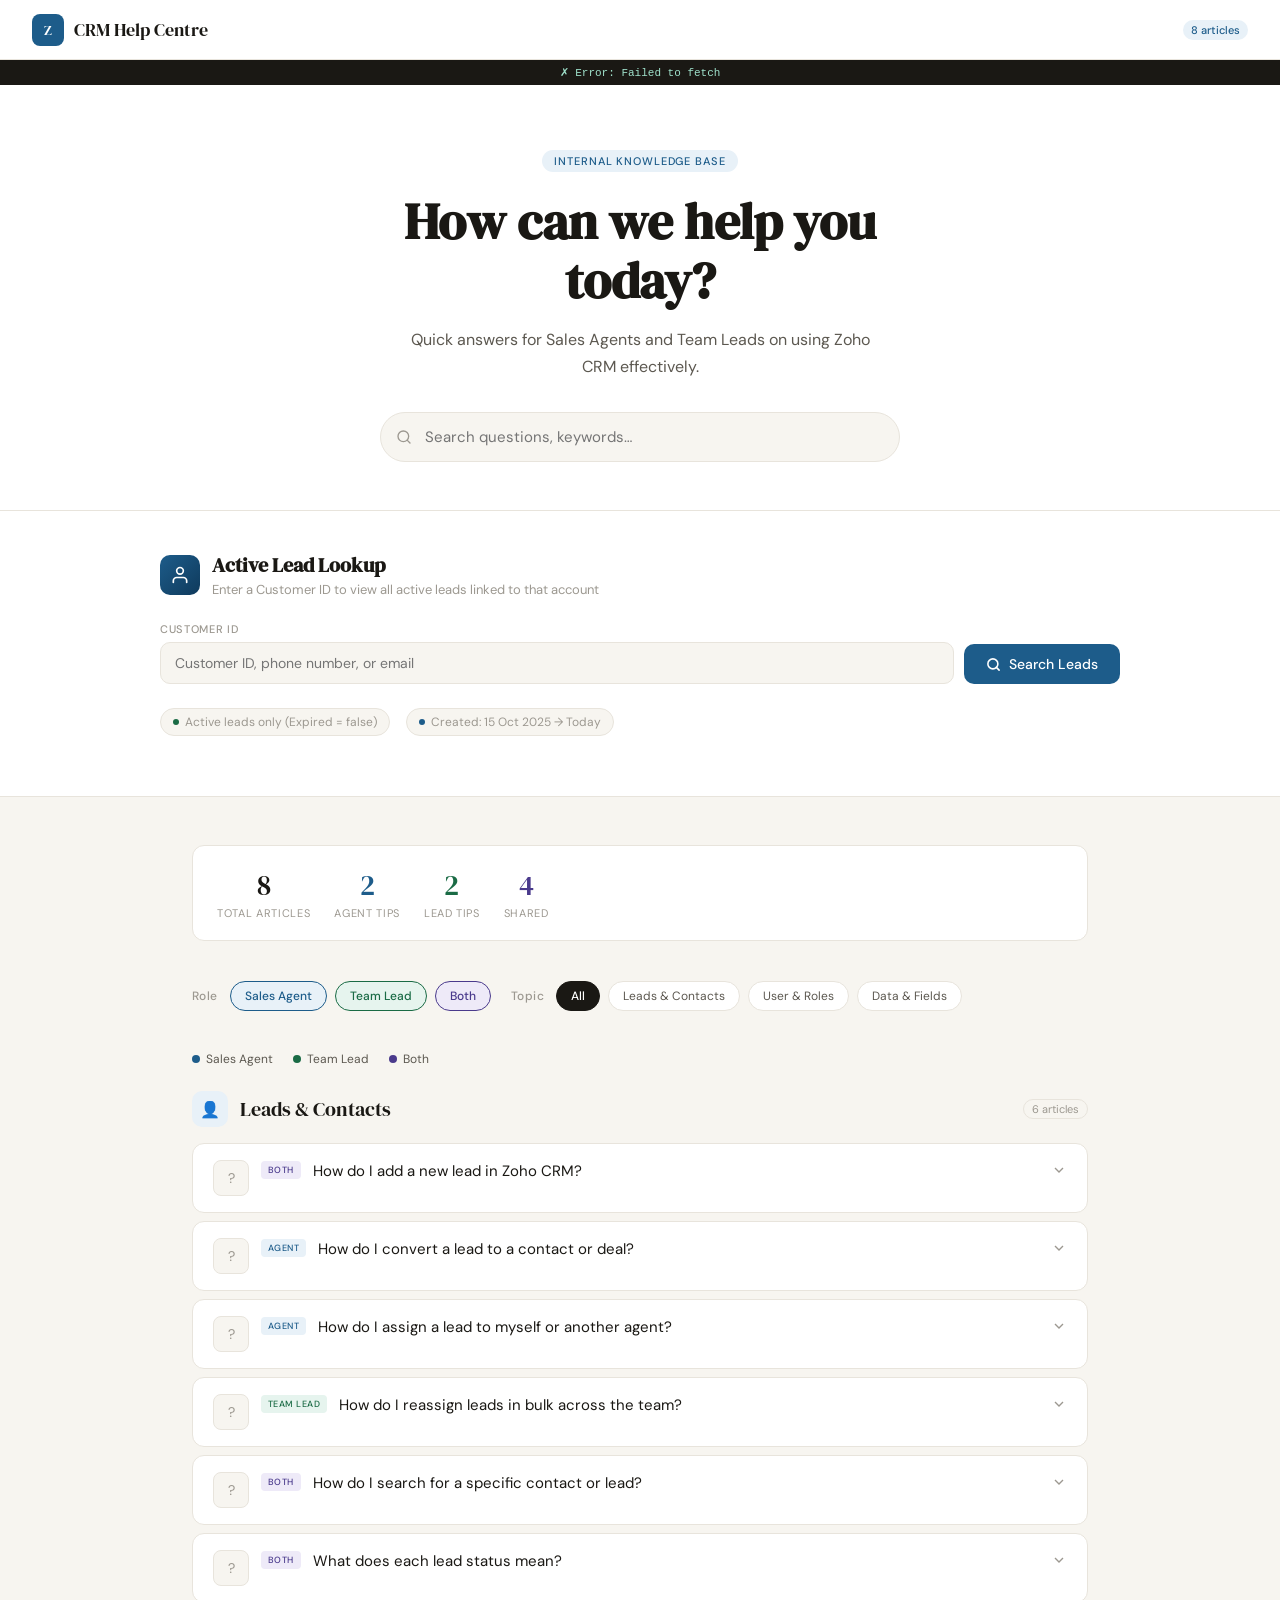
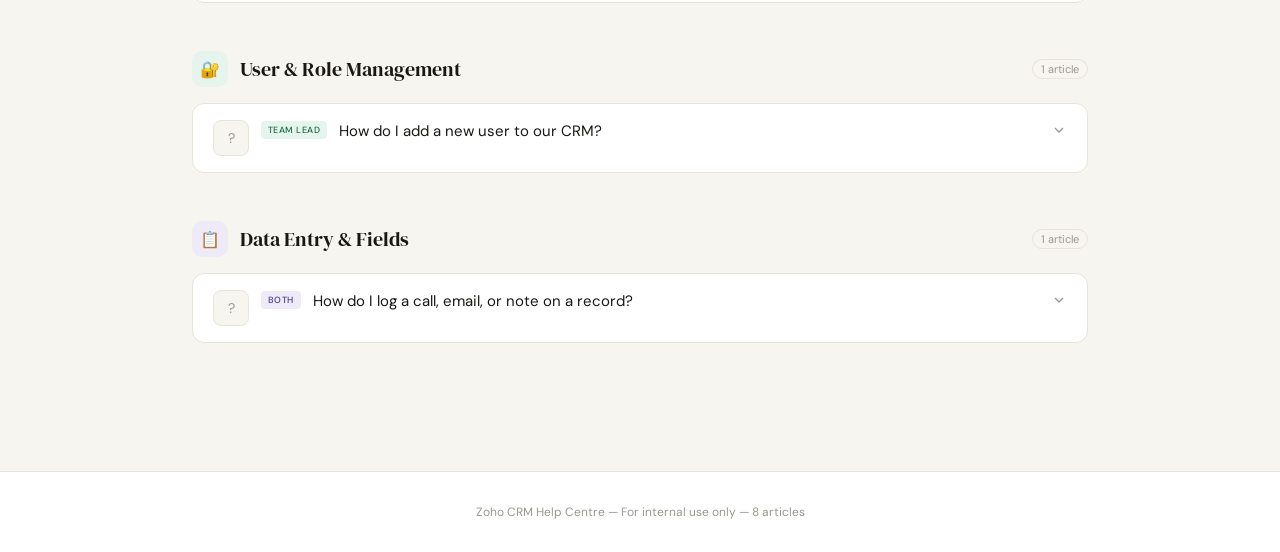
==== index.html @ 32189e8f "Update index.html" ====
<!DOCTYPE html>
<html lang="en">
<head>
<meta charset="UTF-8">
<meta name="viewport" content="width=device-width, initial-scale=1.0">
<title>Zoho CRM Help Centre</title>
<link href="https://fonts.googleapis.com/css2?family=DM+Serif+Display:ital@0;1&family=DM+Sans:wght@300;400;500&display=swap" rel="stylesheet">
<style>
  :root {
    --bg: #F7F5F0;
    --surface: #FFFFFF;
    --ink: #1A1814;
    --ink2: #5C5850;
    --ink3: #9C9890;
    --accent: #1D5C8A;
    --accent-light: #E8F1F8;
    --green: #1A6B45;
    --green-light: #E6F4EE;
    --purple: #4A3A8C;
    --purple-light: #EEEAF8;
    --border: #E8E4DC;
    --radius: 12px;
  }
  * { box-sizing: border-box; margin: 0; padding: 0; }
  body {
    font-family: 'DM Sans', sans-serif;
    background: var(--bg);
    color: var(--ink);
    min-height: 100vh;
  }

  /* NAV */
  nav {
    background: var(--surface);
    border-bottom: 1px solid var(--border);
    padding: 0 2rem;
    display: flex;
    align-items: center;
    justify-content: space-between;
    height: 60px;
    position: sticky;
    top: 0;
    z-index: 100;
  }
  .nav-brand {
    display: flex;
    align-items: center;
    gap: 10px;
    font-family: 'DM Serif Display', serif;
    font-size: 18px;
    color: var(--ink);
    text-decoration: none;
  }
  .nav-logo {
    width: 32px; height: 32px;
    background: var(--accent);
    border-radius: 8px;
    display: flex; align-items: center; justify-content: center;
    color: white; font-size: 14px; font-weight: 500;
  }
  .nav-badge {
    font-size: 11px; font-family: 'DM Sans', sans-serif;
    background: var(--accent-light); color: var(--accent);
    padding: 3px 8px; border-radius: 20px; font-weight: 500;
  }

  /* HERO */
  .hero {
    background: var(--surface);
    border-bottom: 1px solid var(--border);
    padding: 4rem 2rem 3rem;
    text-align: center;
  }
  .hero-tag {
    display: inline-block;
    font-size: 11px; font-weight: 500; letter-spacing: 0.08em;
    text-transform: uppercase; color: var(--accent);
    background: var(--accent-light);
    padding: 4px 12px; border-radius: 20px; margin-bottom: 1.25rem;
  }
  .hero h1 {
    font-family: 'DM Serif Display', serif;
    font-size: clamp(2rem, 5vw, 3.2rem);
    line-height: 1.15;
    color: var(--ink);
    margin-bottom: 1rem;
    max-width: 600px;
    margin-left: auto; margin-right: auto;
  }
  .hero p {
    font-size: 16px; color: var(--ink2);
    max-width: 480px; margin: 0 auto 2rem;
    line-height: 1.7;
  }
  .search-wrap {
    max-width: 520px;
    margin: 0 auto;
    position: relative;
  }
  .search-wrap svg {
    position: absolute; left: 16px; top: 50%;
    transform: translateY(-50%);
    color: var(--ink3);
  }
  #search {
    width: 100%;
    padding: 14px 16px 14px 44px;
    font-size: 15px;
    font-family: 'DM Sans', sans-serif;
    border: 1.5px solid var(--border);
    border-radius: 50px;
    background: var(--bg);
    color: var(--ink);
    outline: none;
    transition: border-color 0.2s, box-shadow 0.2s;
  }
  #search:focus {
    border-color: var(--accent);
    box-shadow: 0 0 0 3px rgba(29,92,138,0.1);
  }

  /* MAIN LAYOUT */
  .main {
    max-width: 960px;
    margin: 0 auto;
    padding: 3rem 2rem;
  }

  /* FILTERS */
  .filters-row {
    display: flex;
    flex-wrap: wrap;
    gap: 8px;
    margin-bottom: 2.5rem;
  }
  .filter-label {
    font-size: 12px; color: var(--ink3);
    align-self: center; margin-right: 4px;
    font-weight: 500; letter-spacing: 0.04em;
  }
  .chip {
    padding: 6px 14px;
    font-size: 12px; font-family: 'DM Sans', sans-serif;
    border: 1.5px solid var(--border);
    border-radius: 20px; cursor: pointer;
    background: var(--surface); color: var(--ink2);
    transition: all 0.15s; font-weight: 400;
    user-select: none;
  }
  .chip:hover { border-color: var(--ink3); }
  .chip.active-agent { background: var(--accent-light); color: var(--accent); border-color: var(--accent); font-weight: 500; }
  .chip.active-lead { background: var(--green-light); color: var(--green); border-color: var(--green); font-weight: 500; }
  .chip.active-both { background: var(--purple-light); color: var(--purple); border-color: var(--purple); font-weight: 500; }
  .chip.active-topic { background: var(--ink); color: white; border-color: var(--ink); font-weight: 500; }

  /* SECTION */
  .section { margin-bottom: 3rem; }
  .section-header {
    display: flex; align-items: center; gap: 12px;
    margin-bottom: 1rem;
  }
  .section-icon {
    width: 36px; height: 36px; border-radius: 10px;
    display: flex; align-items: center; justify-content: center;
    font-size: 16px; flex-shrink: 0;
  }
  .section-title {
    font-family: 'DM Serif Display', serif;
    font-size: 20px; color: var(--ink);
  }
  .section-count {
    font-size: 11px; color: var(--ink3);
    background: var(--bg); border: 1px solid var(--border);
    padding: 2px 8px; border-radius: 20px; margin-left: auto;
  }

  /* FAQ CARD */
  .faq-card {
    background: var(--surface);
    border: 1px solid var(--border);
    border-radius: var(--radius);
    margin-bottom: 8px;
    overflow: hidden;
    transition: box-shadow 0.2s;
  }
  .faq-card:hover { box-shadow: 0 2px 12px rgba(0,0,0,0.06); }
  .faq-q {
    display: flex; align-items: flex-start; gap: 12px;
    padding: 16px 20px; cursor: pointer;
  }
  .role-badge {
    flex-shrink: 0; margin-top: 1px;
    font-size: 9px; font-weight: 500; letter-spacing: 0.05em;
    padding: 3px 7px; border-radius: 4px; text-transform: uppercase;
  }
  .badge-agent { background: var(--accent-light); color: var(--accent); }
  .badge-lead { background: var(--green-light); color: var(--green); }
  .badge-both { background: var(--purple-light); color: var(--purple); }
  .faq-photo {
    width: 36px; height: 36px; border-radius: 8px;
    object-fit: cover; flex-shrink: 0; border: 1px solid var(--border);
  }
  .faq-photo-placeholder {
    width: 36px; height: 36px; border-radius: 8px;
    background: var(--bg); border: 1px solid var(--border);
    flex-shrink: 0; display: flex; align-items: center;
    justify-content: center; color: var(--ink3); font-size: 14px;
  }
  .faq-q-text {
    flex: 1;
    font-size: 15px; color: var(--ink); line-height: 1.5;
  }
  .faq-chevron {
    flex-shrink: 0; color: var(--ink3);
    transition: transform 0.25s; margin-top: 2px;
  }
  .faq-chevron.open { transform: rotate(180deg); }
  .faq-a {
    display: none;
    padding: 0 20px 18px 20px;
    border-top: 1px solid var(--border);
  }
  .faq-a.open { display: block; }
  .faq-a-inner {
    padding-top: 14px;
    font-size: 14px; color: var(--ink2); line-height: 1.8;
  }
  .faq-a-inner p { margin-bottom: 8px; }
  .faq-a-inner ul { margin: 8px 0 8px 18px; }
  .faq-a-inner li { margin-bottom: 6px; }
  .faq-a-inner code {
    font-family: monospace; font-size: 12px;
    background: var(--bg); padding: 1px 5px;
    border-radius: 4px; color: var(--ink);
    border: 1px solid var(--border);
  }
  .tip {
    margin-top: 12px; padding: 10px 14px;
    background: var(--accent-light);
    border-left: 3px solid var(--accent);
    border-radius: 0 8px 8px 0;
    font-size: 13px; color: var(--accent);
  }
  .faq-img-wrap {
    margin-top: 12px; border-radius: 8px; overflow: hidden;
    border: 1px solid var(--border);
  }
  .faq-img-wrap img {
    width: 100%; display: block;
    max-height: 260px; object-fit: cover;
  }

  /* NO RESULTS */
  .no-results {
    text-align: center; padding: 4rem 2rem;
    color: var(--ink3);
  }
  .no-results svg { margin-bottom: 1rem; opacity: 0.4; }
  .no-results p { font-size: 15px; }

  /* STATS BAR */
  .stats-bar {
    display: flex; gap: 1.5rem; flex-wrap: wrap;
    background: var(--surface);
    border: 1px solid var(--border);
    border-radius: var(--radius);
    padding: 1.25rem 1.5rem;
    margin-bottom: 2.5rem;
  }
  .stat { text-align: center; }
  .stat-num { font-family: 'DM Serif Display', serif; font-size: 28px; color: var(--ink); }
  .stat-label { font-size: 11px; color: var(--ink3); margin-top: 2px; text-transform: uppercase; letter-spacing: 0.06em; }

  /* LEGEND */
  .legend {
    display: flex; gap: 1.25rem; flex-wrap: wrap;
    margin-bottom: 1.5rem;
  }
  .legend-item { display: flex; align-items: center; gap: 6px; font-size: 12px; color: var(--ink2); }
  .legend-dot { width: 8px; height: 8px; border-radius: 50%; }

  footer {
    text-align: center; padding: 2rem;
    font-size: 12px; color: var(--ink3);
    border-top: 1px solid var(--border);
    background: var(--surface);
    margin-top: 2rem;
  }

  /* ── LEAD LOOKUP SECTION ── */
  .lookup-section {
    background: var(--surface);
    border-bottom: 1px solid var(--border);
    padding: 2.5rem 2rem;
  }
  .lookup-inner {
    max-width: 960px;
    margin: 0 auto;
  }
  .lookup-header {
    display: flex; align-items: center; gap: 12px;
    margin-bottom: 1.5rem;
  }
  .lookup-icon {
    width: 40px; height: 40px; border-radius: 10px;
    background: linear-gradient(135deg, #1D5C8A 0%, #0f3a5c 100%);
    display: flex; align-items: center; justify-content: center;
    flex-shrink: 0;
  }
  .lookup-header h2 {
    font-family: 'DM Serif Display', serif;
    font-size: 20px; color: var(--ink);
  }
  .lookup-header p {
    font-size: 13px; color: var(--ink3); margin-top: 2px;
  }
  .lookup-form {
    display: flex; gap: 10px; flex-wrap: wrap;
    align-items: flex-end; margin-bottom: 1.5rem;
  }
  .lookup-field {
    display: flex; flex-direction: column; gap: 6px;
    flex: 1; min-width: 200px;
  }
  .lookup-field label {
    font-size: 11px; font-weight: 500; color: var(--ink3);
    text-transform: uppercase; letter-spacing: 0.06em;
  }
  .lookup-input {
    padding: 11px 14px; font-size: 14px;
    font-family: 'DM Sans', sans-serif;
    border: 1.5px solid var(--border); border-radius: 10px;
    background: var(--bg); color: var(--ink); outline: none;
    transition: border-color 0.2s, box-shadow 0.2s;
  }
  .lookup-input:focus {
    border-color: var(--accent);
    box-shadow: 0 0 0 3px rgba(29,92,138,0.08);
  }
  .lookup-btn {
    padding: 11px 22px; background: var(--accent);
    color: white; border: none; border-radius: 10px;
    font-size: 14px; font-family: 'DM Sans', sans-serif;
    font-weight: 500; cursor: pointer;
    transition: opacity 0.15s, transform 0.1s;
    display: flex; align-items: center; gap: 8px;
    white-space: nowrap; align-self: flex-end;
  }
  .lookup-btn:hover { opacity: 0.88; }
  .lookup-btn:active { transform: scale(0.98); }
  .lookup-btn:disabled { opacity: 0.5; cursor: not-allowed; }
  .lookup-filter-row {
    display: flex; align-items: center; gap: 16px;
    margin-bottom: 1.25rem; flex-wrap: wrap;
  }
  .filter-info {
    font-size: 12px; color: var(--ink3);
    background: var(--bg); border: 1px solid var(--border);
    padding: 5px 12px; border-radius: 20px;
    display: flex; align-items: center; gap: 6px;
  }
  .filter-dot { width: 6px; height: 6px; border-radius: 50%; background: var(--green); }

  /* LEAD RESULTS */
  .lead-results { margin-top: 0.5rem; }
  .lead-results-header {
    display: flex; align-items: center; justify-content: space-between;
    margin-bottom: 1rem;
  }
  .results-title {
    font-size: 14px; font-weight: 500; color: var(--ink);
  }
  .results-count {
    font-size: 12px; color: var(--ink3);
    background: var(--bg); border: 1px solid var(--border);
    padding: 3px 10px; border-radius: 20px;
  }
  .lead-grid {
    display: grid;
    grid-template-columns: repeat(auto-fill, minmax(280px, 1fr));
    gap: 12px;
  }
  .lead-card {
    background: var(--bg);
    border: 1px solid var(--border);
    border-radius: var(--radius);
    padding: 1rem 1.125rem;
    transition: box-shadow 0.2s, border-color 0.2s;
    position: relative; overflow: hidden;
  }
  .lead-card::before {
    content: ''; position: absolute; left: 0; top: 0; bottom: 0;
    width: 3px; background: var(--accent);
    border-radius: 3px 0 0 3px;
  }
  .lead-card:hover {
    border-color: var(--accent);
    box-shadow: 0 2px 12px rgba(29,92,138,0.08);
  }
  .lead-card-top {
    display: flex; align-items: flex-start;
    justify-content: space-between; gap: 8px; margin-bottom: 10px;
  }
  .lead-name {
    font-size: 14px; font-weight: 500; color: var(--ink); line-height: 1.4;
  }
  .lead-company { font-size: 12px; color: var(--ink3); margin-top: 2px; }
  .lead-status-pill {
    flex-shrink: 0; font-size: 10px; font-weight: 500;
    padding: 3px 9px; border-radius: 20px; text-transform: uppercase;
    letter-spacing: 0.04em; white-space: nowrap;
  }
  .status-new { background: var(--accent-light); color: var(--accent); }
  .status-connected { background: var(--green-light); color: var(--green); }
  .status-attempted { background: #FEF3E2; color: #92510A; }
  .status-other { background: var(--bg); color: var(--ink3); border: 1px solid var(--border); }
  .lead-meta {
    display: grid; grid-template-columns: 1fr 1fr; gap: 6px;
    margin-top: 10px; padding-top: 10px;
    border-top: 1px solid var(--border);
  }
  .lead-meta-item { display: flex; flex-direction: column; gap: 2px; }
  .meta-label { font-size: 10px; color: var(--ink3); text-transform: uppercase; letter-spacing: 0.05em; }
  .meta-value { font-size: 12px; color: var(--ink2); }
  .meta-value.highlight { color: var(--accent); font-weight: 500; }

  /* LOOKUP STATES */
  .lookup-loading {
    text-align: center; padding: 2.5rem;
    color: var(--ink3); font-size: 14px;
  }
  .spinner {
    width: 28px; height: 28px; border: 2.5px solid var(--border);
    border-top-color: var(--accent); border-radius: 50%;
    animation: spin 0.7s linear infinite;
    margin: 0 auto 1rem;
  }
  @keyframes spin { to { transform: rotate(360deg); } }
  .lookup-empty {
    text-align: center; padding: 2.5rem;
    color: var(--ink3); font-size: 14px;
  }
  .lookup-empty svg { opacity: 0.3; margin-bottom: 10px; display: block; margin-left: auto; margin-right: auto; }
  .lookup-error {
    background: #FEF2F2; border: 1px solid #FECACA;
    border-radius: 10px; padding: 1rem 1.25rem;
    color: #991B1B; font-size: 13px; display: flex; gap: 10px; align-items: flex-start;
  }
  /* token setup wrap removed — managed via Supabase */

  @media (max-width: 600px) {
    .hero { padding: 2.5rem 1rem 2rem; }
    .main { padding: 2rem 1rem; }
    nav { padding: 0 1rem; }
    .lookup-section { padding: 2rem 1rem; }
    .lead-grid { grid-template-columns: 1fr; }
    .lookup-form { flex-direction: column; }
    .lookup-btn { width: 100%; justify-content: center; }
  }
</style>
</head>
<body>

<nav>
  <a class="nav-brand" href="#">
    <div class="nav-logo">Z</div>
    CRM Help Centre
  </a>
  <span class="nav-badge" id="faq-count-badge">19 articles</span>
</nav>

<div id="sb-debug" style="background:#1A1814;color:#9FE1CB;font-family:monospace;font-size:11px;padding:6px 16px;text-align:center;position:sticky;top:60px;z-index:99">Connecting to Supabase…</div>

<div class="hero">
  <div class="hero-tag">Internal Knowledge Base</div>
  <h1>How can we help you today?</h1>
  <p>Quick answers for Sales Agents and Team Leads on using Zoho CRM effectively.</p>
  <div class="search-wrap">
    <svg width="16" height="16" viewBox="0 0 24 24" fill="none" stroke="currentColor" stroke-width="2" stroke-linecap="round" stroke-linejoin="round"><circle cx="11" cy="11" r="8"/><path d="m21 21-4.35-4.35"/></svg>
    <input id="search" type="text" placeholder="Search questions, keywords…" oninput="filterFAQ()">
  </div>
</div>

<!-- ── LEAD LOOKUP SECTION ── -->
<div class="lookup-section">
  <div class="lookup-inner">

    <div class="lookup-header">
      <div class="lookup-icon">
        <svg width="20" height="20" viewBox="0 0 24 24" fill="none" stroke="white" stroke-width="2" stroke-linecap="round" stroke-linejoin="round"><path d="M20 21v-2a4 4 0 0 0-4-4H8a4 4 0 0 0-4 4v2"/><circle cx="12" cy="7" r="4"/></svg>
      </div>
      <div>
        <h2>Active Lead Lookup</h2>
        <p>Enter a Customer ID to view all active leads linked to that account</p>
      </div>
    </div>

    <!-- Token setup (only shown if no token saved) -->
    <div id="token-setup-wrap" style="display:none"></div>

    <div class="lookup-form">
      <div class="lookup-field">
        <label>Customer ID</label>
        <input class="lookup-input" id="customer-id-input" type="text" placeholder="Customer ID, phone number, or email" maxlength="100"
        onkeydown="if(event.key==='Enter')lookupLeads()">
      </div>
      <button class="lookup-btn" id="lookup-btn" onclick="lookupLeads()">
        <svg width="15" height="15" viewBox="0 0 24 24" fill="none" stroke="currentColor" stroke-width="2.5" stroke-linecap="round" stroke-linejoin="round"><circle cx="11" cy="11" r="8"/><path d="m21 21-4.35-4.35"/></svg>
        Search Leads
      </button>
    </div>

    <div class="lookup-filter-row">
      <div class="filter-info">
        <div class="filter-dot"></div>
        Active leads only (Expired = false)
      </div>
      <div class="filter-info">
        <div class="filter-dot" style="background:var(--accent)"></div>
        Created: 15 Oct 2025 → Today
      </div>
    </div>

    <div id="lead-results-wrap"></div>

  </div>
</div>

<div class="main">

  <div class="stats-bar" id="stats-bar"></div>

  <div class="filters-row">
    <span class="filter-label">Role</span>
    <div class="chip active-agent" id="chip-agent" onclick="toggleRole('agent',this)">Sales Agent</div>
    <div class="chip active-lead" id="chip-lead" onclick="toggleRole('lead',this)">Team Lead</div>
    <div class="chip active-both" id="chip-both" onclick="toggleRole('both',this)">Both</div>
    <span class="filter-label" style="margin-left:12px">Topic</span>
    <div class="chip active-topic" id="chip-all" data-topic="all" onclick="setTopic('all',this)">All</div>
    <div class="chip" id="chip-leads" data-topic="leads" onclick="setTopic('leads',this)">Leads & Contacts</div>
    <div class="chip" id="chip-users" data-topic="users" onclick="setTopic('users',this)">User & Roles</div>
    <div class="chip" id="chip-data" data-topic="data" onclick="setTopic('data',this)">Data & Fields</div>
  </div>

  <div class="legend">
    <div class="legend-item"><div class="legend-dot" style="background:var(--accent)"></div>Sales Agent</div>
    <div class="legend-item"><div class="legend-dot" style="background:var(--green)"></div>Team Lead</div>
    <div class="legend-item"><div class="legend-dot" style="background:var(--purple)"></div>Both</div>
  </div>

  <div id="faq-list"></div>
  <div class="no-results" id="no-results" style="display:none">
    <svg width="40" height="40" viewBox="0 0 24 24" fill="none" stroke="currentColor" stroke-width="1.5"><circle cx="11" cy="11" r="8"/><path d="m21 21-4.35-4.35"/></svg>
    <p>No questions match your search or filters.</p>
  </div>
</div>

<footer>Zoho CRM Help Centre &mdash; For internal use only &mdash; <span id="footer-count"></span></footer>

<script>
// Pre-fill Supabase defaults
const SB_URL = 'https://lrccotdkoptqwehvsbvk.supabase.co';
const SB_KEY = 'eyJhbGciOiJIUzI1NiIsInR5cCI6IkpXVCJ9.eyJpc3MiOiJzdXBhYmFzZSIsInJlZiI6ImxyY2NvdGRrb3B0cXdlaHZzYnZrIiwicm9sZSI6ImFub24iLCJpYXQiOjE3NzU2NDcyNjMsImV4cCI6MjA5MTIyMzI2M30.Za9MeR-E_W-x_7_eIGe6ZsQPDvMhBFN1SLlEcHRQPz4';

// ── DATA ── loaded from Supabase ──────────────────────────
const DEFAULT_FAQS = [
  {id:1,topic:"leads",role:"both",q:"How do I add a new lead in Zoho CRM?",a:`<p>Go to <code>Leads</code> in the top navigation bar, then click <strong>+ New Lead</strong>. Fill in required fields (marked with *) and click <strong>Save</strong>.</p><ul><li>Required fields: Last Name, Company, Lead Source</li><li>Import in bulk via <code>Leads → Import</code></li></ul><div class="tip">Always check for duplicates before creating a new lead using <em>Find & Merge Duplicates</em>.</div>`,photo:""},
  {id:2,topic:"leads",role:"agent",q:"How do I convert a lead to a contact or deal?",a:`<p>Open the lead record, click <strong>Convert</strong> at the top. You'll be prompted to create a Contact, Account, and/or Deal.</p><ul><li>Existing fields auto-map to the new records</li><li>The original lead is marked as <em>Converted</em></li></ul>`,photo:""},
  {id:3,topic:"leads",role:"agent",q:"How do I assign a lead to myself or another agent?",a:`<p>Open the lead record and find the <strong>Lead Owner</strong> field. Click the pencil icon and select the desired user.</p><div class="tip">Use <code>Leads → Mass Update</code> to reassign multiple leads at once.</div>`,photo:""},
  {id:4,topic:"leads",role:"lead",q:"How do I reassign leads in bulk across the team?",a:`<p>Go to <code>Leads</code>, select records via checkboxes, then click <strong>Actions → Mass Update</strong> and change the <em>Lead Owner</em> field.</p>`,photo:""},
  {id:5,topic:"leads",role:"both",q:"How do I search for a specific contact or lead?",a:`<p>Use the <strong>global search bar</strong> at the top. For precise results, use <strong>Advanced Search</strong> inside the module.</p>`,photo:""},
  {id:6,topic:"leads",role:"both",q:"What does each lead status mean?",a:`<p>Lead statuses:</p><ul><li><strong>New</strong> — not yet contacted</li><li><strong>Attempted to Contact</strong> — outreach sent, no reply</li><li><strong>Connected</strong> — successfully reached</li><li><strong>Junk Lead</strong> — irrelevant/spam</li></ul>`,photo:""},
  {id:7,topic:"users",role:"lead",q:"How do I add a new user to our CRM?",a:`<p>Go to <code>Setup → Users & Control → Users</code> and click <strong>+ New User</strong>.</p>`,photo:""},
  {id:8,topic:"data",role:"both",q:"How do I log a call, email, or note on a record?",a:`<p>Open the lead or contact, scroll to <strong>Activities / Timeline</strong> and click Log a Call, Send Email, or Add Note.</p>`,photo:""},
];

let faqs = [];
let activeRoles = new Set(['agent','lead','both']);
let activeTopic = 'all';

async function loadFAQsFromSupabase() {
  const debugEl = document.getElementById('sb-debug');
  if (debugEl) debugEl.textContent = 'Fetching from Supabase…';
  try {
    const res = await fetch(`${SB_URL}/rest/v1/faqs?select=*&order=id.asc`, {
      headers: {
        'apikey': SB_KEY,
        'Authorization': `Bearer ${SB_KEY}`,
        'Content-Type': 'application/json'
      }
    });
    const text = await res.text();
    if (debugEl) debugEl.textContent = `Status: ${res.status} | Response: ${text.substring(0,200)}`;
    if (!res.ok) throw new Error(`HTTP ${res.status}: ${text}`);
    const rows = JSON.parse(text);
    if (rows && rows.length > 0) {
      faqs = rows.map(r => ({ id:r.id, topic:r.topic, role:r.role, q:r.question, a:r.answer, photo:r.photo||'' }));
      if (debugEl) debugEl.textContent = `✓ Loaded ${faqs.length} FAQs from Supabase`;
    } else {
      if (debugEl) debugEl.textContent = '⚠ Table is empty — using defaults';
      faqs = DEFAULT_FAQS;
    }
  } catch(e) {
    if (debugEl) debugEl.textContent = `✗ Error: ${e.message}`;
    try {
      const saved = localStorage.getItem('zoho_faqs');
      faqs = saved ? JSON.parse(saved).map(f=>({...f,q:f.question||f.q,a:f.answer||f.a})) : DEFAULT_FAQS;
    } catch(e2) { faqs = DEFAULT_FAQS; }
  }
  filterFAQ();
}

const topicMeta = {
  leads: { label: 'Leads & Contacts', icon: '👤', color: '#1D5C8A', bg: '#E8F1F8' },
  users: { label: 'User & Role Management', icon: '🔐', color: '#1A6B45', bg: '#E6F4EE' },
  data: { label: 'Data Entry & Fields', icon: '📋', color: '#4A3A8C', bg: '#EEEAF8' }
};

function toggleRole(role, el) {
  if (activeRoles.has(role)) {
    if (activeRoles.size === 1) return;
    activeRoles.delete(role);
    el.className = 'chip';
  } else {
    activeRoles.add(role);
    el.className = `chip active-${role}`;
  }
  filterFAQ();
}

function setTopic(topic, el) {
  activeTopic = topic;
  document.querySelectorAll('[data-topic]').forEach(c => c.className = 'chip');
  el.className = 'chip active-topic';
  filterFAQ();
}

function filterFAQ() {
  const q = document.getElementById('search').value.toLowerCase();
  const container = document.getElementById('faq-list');
  const noRes = document.getElementById('no-results');

  const grouped = { leads: [], users: [], data: [] };
  faqs.forEach(f => {
    if (!activeRoles.has(f.role)) return;
    if (activeTopic !== 'all' && activeTopic !== f.topic) return;
    if (q && !f.q.toLowerCase().includes(q) && !f.a.toLowerCase().includes(q)) return;
    grouped[f.topic].push(f);
  });

  const keys = activeTopic === 'all' ? ['leads','users','data'] : [activeTopic];
  let html = '';
  let total = 0;

  keys.forEach(k => {
    if (!grouped[k] || !grouped[k].length) return;
    const m = topicMeta[k];
    total += grouped[k].length;
    html += `<div class="section">
      <div class="section-header">
        <div class="section-icon" style="background:${m.bg};color:${m.color}">${m.icon}</div>
        <span class="section-title">${m.label}</span>
        <span class="section-count">${grouped[k].length} article${grouped[k].length>1?'s':''}</span>
      </div>`;
    grouped[k].forEach(f => {
      const badgeClass = `badge-${f.role}`;
      const badgeLabel = f.role === 'agent' ? 'Agent' : f.role === 'lead' ? 'Team Lead' : 'Both';
      const photoHtml = f.photo
        ? `<img class="faq-photo" src="${f.photo}" alt="" onerror="this.style.display='none'">`
        : `<div class="faq-photo-placeholder">?</div>`;
      const imgSection = f.photo ? `<div class="faq-img-wrap"><img src="${f.photo}" alt="FAQ image"></div>` : '';
      html += `<div class="faq-card">
        <div class="faq-q" onclick="toggle(this)">
          ${photoHtml}
          <span class="role-badge ${badgeClass}">${badgeLabel}</span>
          <span class="faq-q-text">${f.q}</span>
          <svg class="faq-chevron" width="16" height="16" viewBox="0 0 24 24" fill="none" stroke="currentColor" stroke-width="2"><polyline points="6 9 12 15 18 9"/></svg>
        </div>
        <div class="faq-a">
          <div class="faq-a-inner">${f.a}${imgSection}</div>
        </div>
      </div>`;
    });
    html += `</div>`;
  });

  container.innerHTML = html;
  noRes.style.display = total === 0 ? 'block' : 'none';

  document.getElementById('faq-count-badge').textContent = `${total} article${total!==1?'s':''}`;
  document.getElementById('footer-count').textContent = `${total} article${total!==1?'s':''}`;
  renderStats(grouped, keys);
}

function renderStats(grouped, keys) {
  let total = 0, agents = 0, leads = 0, both = 0;
  keys.forEach(k => {
    (grouped[k]||[]).forEach(f => {
      total++;
      if(f.role==='agent') agents++;
      else if(f.role==='lead') leads++;
      else both++;
    });
  });
  document.getElementById('stats-bar').innerHTML = `
    <div class="stat"><div class="stat-num">${total}</div><div class="stat-label">Total Articles</div></div>
    <div class="stat"><div class="stat-num" style="color:var(--accent)">${agents}</div><div class="stat-label">Agent Tips</div></div>
    <div class="stat"><div class="stat-num" style="color:var(--green)">${leads}</div><div class="stat-label">Lead Tips</div></div>
    <div class="stat"><div class="stat-num" style="color:var(--purple)">${both}</div><div class="stat-label">Shared</div></div>
  `;
}

function toggle(el) {
  const ans = el.nextElementSibling;
  const chev = el.querySelector('.faq-chevron');
  ans.classList.toggle('open');
  chev.classList.toggle('open');
}

// Listen for updates from admin panel
window.addEventListener('storage', e => {
  if (e.key === 'zoho_faqs') { loadFAQsFromSupabase(); }
});


// ── LEAD LOOKUP ────────────────────────────────────────────────────────────────

// ── GET TOKEN FROM SUPABASE ONLY ─────────────────
async function getActiveToken() {
  try {
    const res = await fetch(`${SB_URL}/rest/v1/zoho_tokens?id=eq.1&select=access_token,expires_at`, {
      headers: { 'apikey': SB_KEY, 'Authorization': `Bearer ${SB_KEY}` }
    });
    const rows = await res.json();
    if (rows && rows.length > 0 && rows[0].access_token && rows[0].access_token !== '') {
      return rows[0].access_token;
    }
  } catch(e) { console.error('Token fetch error:', e.message); }
  return '';
}

function initTokenSetup() { /* no-op — token managed via Supabase */ }

function showToast(msg) {
  let t = document.getElementById('lu-toast');
  if (!t) {
    t = document.createElement('div');
    t.id = 'lu-toast';
    t.style.cssText = 'position:fixed;bottom:24px;right:24px;background:#1A1814;color:white;padding:12px 20px;border-radius:10px;font-size:13px;z-index:999;transition:all 0.25s;opacity:0;transform:translateY(8px);pointer-events:none;font-family:DM Sans,sans-serif';
    document.body.appendChild(t);
  }
  t.textContent = msg;
  t.style.opacity = '1'; t.style.transform = 'translateY(0)';
  clearTimeout(t._timer);
  t._timer = setTimeout(() => { t.style.opacity = '0'; t.style.transform = 'translateY(8px)'; }, 3000);
}

function getStatusClass(status) {
  if (!status) return 'status-other';
  const s = status.toLowerCase();
  if (s === 'new') return 'status-new';
  if (s.includes('connect')) return 'status-connected';
  if (s.includes('attempt')) return 'status-attempted';
  return 'status-other';
}

function formatDate(dateStr) {
  if (!dateStr) return '—';
  try {
    return new Date(dateStr).toLocaleDateString('en-IN', { day: '2-digit', month: 'short', year: 'numeric' });
  } catch(e) { return dateStr; }
}

function renderLeadCard(lead) {
  const name = lead.Last_Name || 'Unknown';
  const phone = lead.Phone || '—';
  const status = lead.Lead_Status || '—';
  const subStatus = lead.Sub_Lead_Status || '—';
  const queueStatus = lead.Lead_Queue_Status || '—';
  const owner = lead.Owner ? (lead.Owner.name || lead.Owner) : '—';
  const ownerEmail = lead.Owner ? (lead.Owner.email || '—') : '—';
  const workingAgent = lead.Working_Agent || '—';
  const ucid = lead.UCID_Number || '—';
  const source = lead.Lead_Source || '—';
  const callId = lead.Call_ID || '—';
  const inbound = lead.Inbound_Call_Count || 0;
  const statusClass = getStatusClass(status);

  return `<div class="lead-card">
    <div class="lead-card-top">
      <div>
        <div class="lead-name">${name}</div>
        <div class="lead-company">${phone}</div>
      </div>
      <span class="lead-status-pill ${statusClass}">${status}</span>
    </div>
    <div class="lead-meta">
      <div class="lead-meta-item"><span class="meta-label">Sub Status</span><span class="meta-value">${subStatus}</span></div>
      <div class="lead-meta-item"><span class="meta-label">Queue Status</span><span class="meta-value">${queueStatus}</span></div>
      <div class="lead-meta-item"><span class="meta-label">Owner</span><span class="meta-value highlight">${owner}</span></div>
      <div class="lead-meta-item"><span class="meta-label">Owner Email</span><span class="meta-value">${ownerEmail}</span></div>
      <div class="lead-meta-item"><span class="meta-label">Working Agent</span><span class="meta-value">${workingAgent}</span></div>
      <div class="lead-meta-item"><span class="meta-label">UCID</span><span class="meta-value">${ucid}</span></div>
      <div class="lead-meta-item"><span class="meta-label">Lead Source</span><span class="meta-value">${source}</span></div>
      <div class="lead-meta-item"><span class="meta-label">Inbound Calls</span><span class="meta-value">${inbound}</span></div>
      <div class="lead-meta-item"><span class="meta-label">Call ID</span><span class="meta-value" style="font-size:11px">${callId}</span></div>
      <div class="lead-meta-item"><span class="meta-label">Lead ID</span><span class="meta-value" style="font-size:11px">${lead.id || '—'}</span></div>
    </div>
  </div>`;
}

async function getActiveToken() {
  // Always fetch latest token from Supabase — admin panel keeps it fresh every 29 min
  try {
    const res = await fetch(`${SB_URL}/rest/v1/zoho_tokens?id=eq.1&select=access_token,expires_at`, {
      headers: { 'apikey': SB_KEY, 'Authorization': `Bearer ${SB_KEY}` }
    });
    const rows = await res.json();
    if (rows && rows.length > 0 && rows[0].access_token && rows[0].access_token !== '') {
      return rows[0].access_token;  // Always use Supabase token — freshest one
    }
  } catch(e) { /* fall through */ }
  // Fallback to localStorage if Supabase unreachable
  return localStorage.getItem('zoho_access_token') || '';
}

// ── ERROR POPUP ───────────────────────────────────────────────
function showErrorPopup(title, detail) {
  const existing = document.getElementById('error-popup-overlay');
  if (existing) existing.remove();
  const overlay = document.createElement('div');
  overlay.id = 'error-popup-overlay';
  overlay.style.cssText = 'position:fixed;inset:0;background:rgba(0,0,0,0.5);z-index:9999;display:flex;align-items:center;justify-content:center;padding:1rem';
  overlay.innerHTML = `
    <div style="background:#fff;border-radius:14px;padding:1.5rem;max-width:480px;width:100%;border:1px solid #E8E4DC;font-family:DM Sans,sans-serif">
      <div style="display:flex;align-items:center;gap:10px;margin-bottom:1rem">
        <div style="width:36px;height:36px;border-radius:50%;background:#FBEAEA;display:flex;align-items:center;justify-content:center;flex-shrink:0">
          <svg width="16" height="16" viewBox="0 0 24 24" fill="none" stroke="#A32020" stroke-width="2.5" stroke-linecap="round" stroke-linejoin="round"><circle cx="12" cy="12" r="10"/><line x1="12" y1="8" x2="12" y2="12"/><line x1="12" y1="16" x2="12.01" y2="16"/></svg>
        </div>
        <div style="font-size:15px;font-weight:500;color:#1A1814">${title}</div>
      </div>
      <pre style="background:#F7F5F0;border-radius:8px;padding:12px;font-size:12px;color:#5C5850;overflow:auto;white-space:pre-wrap;max-height:200px;border:1px solid #E8E4DC">${detail}</pre>
      <button onclick="document.getElementById('error-popup-overlay').remove()" style="margin-top:1rem;width:100%;padding:10px;background:#1D5C8A;color:white;border:none;border-radius:8px;font-size:14px;cursor:pointer;font-family:DM Sans,sans-serif">Close</button>
    </div>`;
  document.body.appendChild(overlay);
  overlay.addEventListener('click', e => { if(e.target===overlay) overlay.remove(); });
}

// ── LEAD LOOKUP ───────────────────────────────────────────────
async function searchLead(inputValue, accessToken) {
  inputValue = inputValue.trim();
  let searchField = '';
  const emailRegex = /^[^\s@]+@[^\s@]+\.[^\s@]+$/;
  const phoneRegex = /^[0-9]{10,15}$/;
  if (emailRegex.test(inputValue))      searchField = 'Email';
  else if (phoneRegex.test(inputValue)) searchField = 'Phone';
  else                                   searchField = 'Customer_ID';

  const fromDate = '2026-10-15T00:00:00+05:30';
  const toDate   = new Date().toISOString();

  const query = `
    select id, Last_Name, Phone, Owner, Agent_Assigned_Time, Call_connected_with,
    Owner.email, First_Activity_Done_by, Working_Agent, Lead_Status, UCID_Number,
    Sub_Lead_Status, Lead_Queue_Status, Inbound_Call_Count, East_Coast_Route,
    Lead_Source, Expired, Inbound_Call_Count1, L1_Auto_OB_Call_Count,
    L1_Manual_Call_Count, L1_Rechurn_Call_Count, L2_Auto_OB_Call_Count,
    L2_Manual_Call_Count, L2_Rechurn_Call_Count, L2_Inbond_Call_Count,
    L1_Inbond_Call_Count, Manual_Call_Count, Auto_OB_Call_Count, Call_ID
    from Leads
    where (
      (${searchField} = '${inputValue}' AND Lead_Status != 'Contacted')
      AND (Lead_Queue_Status != 'Disqualified' AND Lead_Queue_Status != 'DISQUALIFIED LEADS')
      AND (Created_Time between '${fromDate}' and '${toDate}' AND Expired = false)
    )
    ORDER BY Created_Time DESC
    limit 1
  `;

  const res = await fetch('https://www.zohoapis.in/crm/v7/coql', {
    method: 'POST',
    headers: {
      'Authorization': `Zoho-oauthtoken ${accessToken}`,
      'Content-Type': 'application/json'
    },
    body: JSON.stringify({ select_query: query })
  });

  const data = await res.json();
  return { data, status: res.status };
}

async function lookupLeads() {
  const inputValue = document.getElementById('customer-id-input').value.trim();
  if (!inputValue) {
    document.getElementById('lead-results-wrap').innerHTML =
      `<div class="lookup-error"><span>⚠</span> Please enter a Customer ID, phone number, or email.</div>`;
    return;
  }

  const token = await getActiveToken();
  if (!token) {
    document.getElementById('lead-results-wrap').innerHTML =
      `<div class="lookup-error"><span>⚠</span> Access token not available. Please ask your admin to update the Zoho token in Supabase.</div>`;
    return;
  }

  const btn = document.getElementById('lookup-btn');
  btn.disabled = true;
  btn.innerHTML = `<div class="spinner" style="width:14px;height:14px;margin:0;border-width:2px"></div> Searching…`;
  document.getElementById('lead-results-wrap').innerHTML =
    `<div class="lookup-loading"><div class="spinner"></div>Searching for <strong>${inputValue}</strong>…</div>`;

  try {
    const { data, status } = await searchLead(inputValue, token);

    btn.disabled = false;
    btn.innerHTML = `<svg width="15" height="15" viewBox="0 0 24 24" fill="none" stroke="currentColor" stroke-width="2.5" stroke-linecap="round" stroke-linejoin="round"><circle cx="11" cy="11" r="8"/><path d="m21 21-4.35-4.35"/></svg> Search Leads`;

    // ── Handle Zoho errors ──
    if (status === 401) {
      showErrorPopup('Token Expired', 'Your Zoho access token is expired or invalid.\n\nError: 401 Unauthorized\n\nAsk your admin to update the token in Supabase.');
      document.getElementById('lead-results-wrap').innerHTML = `<div class="lookup-error">⚠ Token expired — see error popup.</div>`;
      return;
    }

    if (data.status === 'error' || data.code || (data.errors && data.errors.length)) {
      const errDetail = JSON.stringify(data, null, 2);
      showErrorPopup('Zoho API Error', errDetail);
      document.getElementById('lead-results-wrap').innerHTML = `<div class="lookup-error">⚠ Zoho returned an error — see popup for details.</div>`;
      return;
    }

    if (!status.toString().startsWith('2')) {
      showErrorPopup(`HTTP ${status} Error`, JSON.stringify(data, null, 2));
      document.getElementById('lead-results-wrap').innerHTML = `<div class="lookup-error">⚠ API error ${status} — see popup for details.</div>`;
      return;
    }

    const leads = data.data || [];

    if (!leads.length) {
      document.getElementById('lead-results-wrap').innerHTML = `
        <div class="lookup-empty">
          <svg width="36" height="36" viewBox="0 0 24 24" fill="none" stroke="currentColor" stroke-width="1.5"><path d="M20 21v-2a4 4 0 0 0-4-4H8a4 4 0 0 0-4 4v2"/><circle cx="12" cy="7" r="4"/></svg>
          <p>No active leads found for <strong>${inputValue}</strong></p>
          <p style="font-size:12px;margin-top:6px">Filters: Expired = false · Lead_Status ≠ Contacted · Not Disqualified</p>
        </div>`;
      return;
    }

    document.getElementById('lead-results-wrap').innerHTML = `
      <div class="lead-results">
        <div class="lead-results-header">
          <span class="results-title">Results for: <strong>${inputValue}</strong></span>
          <span class="results-count">${leads.length} lead${leads.length!==1?'s':''}</span>
        </div>
        <div class="lead-grid">${leads.map(renderLeadCard).join('')}</div>
      </div>`;

  } catch(err) {
    btn.disabled = false;
    btn.innerHTML = `<svg width="15" height="15" viewBox="0 0 24 24" fill="none" stroke="currentColor" stroke-width="2.5" stroke-linecap="round" stroke-linejoin="round"><circle cx="11" cy="11" r="8"/><path d="m21 21-4.35-4.35"/></svg> Search Leads`;
    showErrorPopup('Network Error', `${err.message}\n\nThis usually means:\n• CORS is blocking the request (open from Vercel, not local file)\n• No internet connection\n• Zoho API is unreachable`);
    document.getElementById('lead-results-wrap').innerHTML = `<div class="lookup-error">⚠ Network error — see popup for details.</div>`;
  }
}

// Init on load
document.addEventListener('DOMContentLoaded', async () => {
  initTokenSetup();
  await loadFAQsFromSupabase();
});
</script>
</body>
</html>
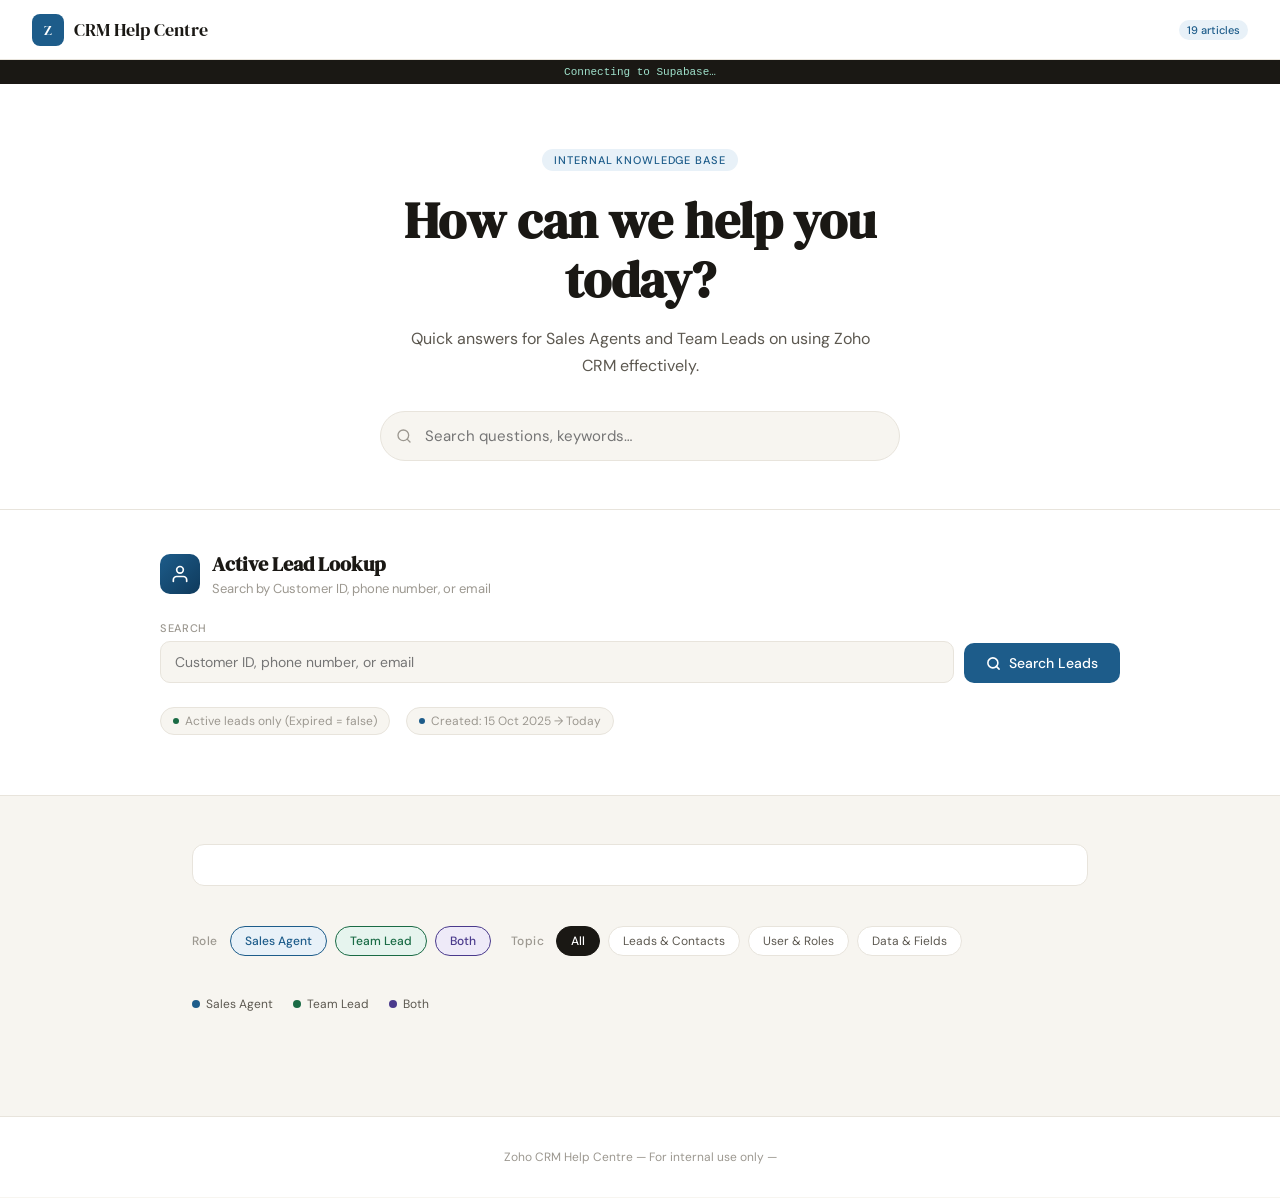
==== commit d7555ddf: "Update index.html" ====
--- a/index.html
+++ b/index.html
@@ -5,459 +5,7 @@
 <meta name="viewport" content="width=device-width, initial-scale=1.0">
 <title>Zoho CRM Help Centre</title>
 <link href="https://fonts.googleapis.com/css2?family=DM+Serif+Display:ital@0;1&family=DM+Sans:wght@300;400;500&display=swap" rel="stylesheet">
-<style>
-  :root {
-    --bg: #F7F5F0;
-    --surface: #FFFFFF;
-    --ink: #1A1814;
-    --ink2: #5C5850;
-    --ink3: #9C9890;
-    --accent: #1D5C8A;
-    --accent-light: #E8F1F8;
-    --green: #1A6B45;
-    --green-light: #E6F4EE;
-    --purple: #4A3A8C;
-    --purple-light: #EEEAF8;
-    --border: #E8E4DC;
-    --radius: 12px;
-  }
-  * { box-sizing: border-box; margin: 0; padding: 0; }
-  body {
-    font-family: 'DM Sans', sans-serif;
-    background: var(--bg);
-    color: var(--ink);
-    min-height: 100vh;
-  }
-
-  /* NAV */
-  nav {
-    background: var(--surface);
-    border-bottom: 1px solid var(--border);
-    padding: 0 2rem;
-    display: flex;
-    align-items: center;
-    justify-content: space-between;
-    height: 60px;
-    position: sticky;
-    top: 0;
-    z-index: 100;
-  }
-  .nav-brand {
-    display: flex;
-    align-items: center;
-    gap: 10px;
-    font-family: 'DM Serif Display', serif;
-    font-size: 18px;
-    color: var(--ink);
-    text-decoration: none;
-  }
-  .nav-logo {
-    width: 32px; height: 32px;
-    background: var(--accent);
-    border-radius: 8px;
-    display: flex; align-items: center; justify-content: center;
-    color: white; font-size: 14px; font-weight: 500;
-  }
-  .nav-badge {
-    font-size: 11px; font-family: 'DM Sans', sans-serif;
-    background: var(--accent-light); color: var(--accent);
-    padding: 3px 8px; border-radius: 20px; font-weight: 500;
-  }
-
-  /* HERO */
-  .hero {
-    background: var(--surface);
-    border-bottom: 1px solid var(--border);
-    padding: 4rem 2rem 3rem;
-    text-align: center;
-  }
-  .hero-tag {
-    display: inline-block;
-    font-size: 11px; font-weight: 500; letter-spacing: 0.08em;
-    text-transform: uppercase; color: var(--accent);
-    background: var(--accent-light);
-    padding: 4px 12px; border-radius: 20px; margin-bottom: 1.25rem;
-  }
-  .hero h1 {
-    font-family: 'DM Serif Display', serif;
-    font-size: clamp(2rem, 5vw, 3.2rem);
-    line-height: 1.15;
-    color: var(--ink);
-    margin-bottom: 1rem;
-    max-width: 600px;
-    margin-left: auto; margin-right: auto;
-  }
-  .hero p {
-    font-size: 16px; color: var(--ink2);
-    max-width: 480px; margin: 0 auto 2rem;
-    line-height: 1.7;
-  }
-  .search-wrap {
-    max-width: 520px;
-    margin: 0 auto;
-    position: relative;
-  }
-  .search-wrap svg {
-    position: absolute; left: 16px; top: 50%;
-    transform: translateY(-50%);
-    color: var(--ink3);
-  }
-  #search {
-    width: 100%;
-    padding: 14px 16px 14px 44px;
-    font-size: 15px;
-    font-family: 'DM Sans', sans-serif;
-    border: 1.5px solid var(--border);
-    border-radius: 50px;
-    background: var(--bg);
-    color: var(--ink);
-    outline: none;
-    transition: border-color 0.2s, box-shadow 0.2s;
-  }
-  #search:focus {
-    border-color: var(--accent);
-    box-shadow: 0 0 0 3px rgba(29,92,138,0.1);
-  }
-
-  /* MAIN LAYOUT */
-  .main {
-    max-width: 960px;
-    margin: 0 auto;
-    padding: 3rem 2rem;
-  }
-
-  /* FILTERS */
-  .filters-row {
-    display: flex;
-    flex-wrap: wrap;
-    gap: 8px;
-    margin-bottom: 2.5rem;
-  }
-  .filter-label {
-    font-size: 12px; color: var(--ink3);
-    align-self: center; margin-right: 4px;
-    font-weight: 500; letter-spacing: 0.04em;
-  }
-  .chip {
-    padding: 6px 14px;
-    font-size: 12px; font-family: 'DM Sans', sans-serif;
-    border: 1.5px solid var(--border);
-    border-radius: 20px; cursor: pointer;
-    background: var(--surface); color: var(--ink2);
-    transition: all 0.15s; font-weight: 400;
-    user-select: none;
-  }
-  .chip:hover { border-color: var(--ink3); }
-  .chip.active-agent { background: var(--accent-light); color: var(--accent); border-color: var(--accent); font-weight: 500; }
-  .chip.active-lead { background: var(--green-light); color: var(--green); border-color: var(--green); font-weight: 500; }
-  .chip.active-both { background: var(--purple-light); color: var(--purple); border-color: var(--purple); font-weight: 500; }
-  .chip.active-topic { background: var(--ink); color: white; border-color: var(--ink); font-weight: 500; }
-
-  /* SECTION */
-  .section { margin-bottom: 3rem; }
-  .section-header {
-    display: flex; align-items: center; gap: 12px;
-    margin-bottom: 1rem;
-  }
-  .section-icon {
-    width: 36px; height: 36px; border-radius: 10px;
-    display: flex; align-items: center; justify-content: center;
-    font-size: 16px; flex-shrink: 0;
-  }
-  .section-title {
-    font-family: 'DM Serif Display', serif;
-    font-size: 20px; color: var(--ink);
-  }
-  .section-count {
-    font-size: 11px; color: var(--ink3);
-    background: var(--bg); border: 1px solid var(--border);
-    padding: 2px 8px; border-radius: 20px; margin-left: auto;
-  }
-
-  /* FAQ CARD */
-  .faq-card {
-    background: var(--surface);
-    border: 1px solid var(--border);
-    border-radius: var(--radius);
-    margin-bottom: 8px;
-    overflow: hidden;
-    transition: box-shadow 0.2s;
-  }
-  .faq-card:hover { box-shadow: 0 2px 12px rgba(0,0,0,0.06); }
-  .faq-q {
-    display: flex; align-items: flex-start; gap: 12px;
-    padding: 16px 20px; cursor: pointer;
-  }
-  .role-badge {
-    flex-shrink: 0; margin-top: 1px;
-    font-size: 9px; font-weight: 500; letter-spacing: 0.05em;
-    padding: 3px 7px; border-radius: 4px; text-transform: uppercase;
-  }
-  .badge-agent { background: var(--accent-light); color: var(--accent); }
-  .badge-lead { background: var(--green-light); color: var(--green); }
-  .badge-both { background: var(--purple-light); color: var(--purple); }
-  .faq-photo {
-    width: 36px; height: 36px; border-radius: 8px;
-    object-fit: cover; flex-shrink: 0; border: 1px solid var(--border);
-  }
-  .faq-photo-placeholder {
-    width: 36px; height: 36px; border-radius: 8px;
-    background: var(--bg); border: 1px solid var(--border);
-    flex-shrink: 0; display: flex; align-items: center;
-    justify-content: center; color: var(--ink3); font-size: 14px;
-  }
-  .faq-q-text {
-    flex: 1;
-    font-size: 15px; color: var(--ink); line-height: 1.5;
-  }
-  .faq-chevron {
-    flex-shrink: 0; color: var(--ink3);
-    transition: transform 0.25s; margin-top: 2px;
-  }
-  .faq-chevron.open { transform: rotate(180deg); }
-  .faq-a {
-    display: none;
-    padding: 0 20px 18px 20px;
-    border-top: 1px solid var(--border);
-  }
-  .faq-a.open { display: block; }
-  .faq-a-inner {
-    padding-top: 14px;
-    font-size: 14px; color: var(--ink2); line-height: 1.8;
-  }
-  .faq-a-inner p { margin-bottom: 8px; }
-  .faq-a-inner ul { margin: 8px 0 8px 18px; }
-  .faq-a-inner li { margin-bottom: 6px; }
-  .faq-a-inner code {
-    font-family: monospace; font-size: 12px;
-    background: var(--bg); padding: 1px 5px;
-    border-radius: 4px; color: var(--ink);
-    border: 1px solid var(--border);
-  }
-  .tip {
-    margin-top: 12px; padding: 10px 14px;
-    background: var(--accent-light);
-    border-left: 3px solid var(--accent);
-    border-radius: 0 8px 8px 0;
-    font-size: 13px; color: var(--accent);
-  }
-  .faq-img-wrap {
-    margin-top: 12px; border-radius: 8px; overflow: hidden;
-    border: 1px solid var(--border);
-  }
-  .faq-img-wrap img {
-    width: 100%; display: block;
-    max-height: 260px; object-fit: cover;
-  }
-
-  /* NO RESULTS */
-  .no-results {
-    text-align: center; padding: 4rem 2rem;
-    color: var(--ink3);
-  }
-  .no-results svg { margin-bottom: 1rem; opacity: 0.4; }
-  .no-results p { font-size: 15px; }
-
-  /* STATS BAR */
-  .stats-bar {
-    display: flex; gap: 1.5rem; flex-wrap: wrap;
-    background: var(--surface);
-    border: 1px solid var(--border);
-    border-radius: var(--radius);
-    padding: 1.25rem 1.5rem;
-    margin-bottom: 2.5rem;
-  }
-  .stat { text-align: center; }
-  .stat-num { font-family: 'DM Serif Display', serif; font-size: 28px; color: var(--ink); }
-  .stat-label { font-size: 11px; color: var(--ink3); margin-top: 2px; text-transform: uppercase; letter-spacing: 0.06em; }
-
-  /* LEGEND */
-  .legend {
-    display: flex; gap: 1.25rem; flex-wrap: wrap;
-    margin-bottom: 1.5rem;
-  }
-  .legend-item { display: flex; align-items: center; gap: 6px; font-size: 12px; color: var(--ink2); }
-  .legend-dot { width: 8px; height: 8px; border-radius: 50%; }
-
-  footer {
-    text-align: center; padding: 2rem;
-    font-size: 12px; color: var(--ink3);
-    border-top: 1px solid var(--border);
-    background: var(--surface);
-    margin-top: 2rem;
-  }
-
-  /* ── LEAD LOOKUP SECTION ── */
-  .lookup-section {
-    background: var(--surface);
-    border-bottom: 1px solid var(--border);
-    padding: 2.5rem 2rem;
-  }
-  .lookup-inner {
-    max-width: 960px;
-    margin: 0 auto;
-  }
-  .lookup-header {
-    display: flex; align-items: center; gap: 12px;
-    margin-bottom: 1.5rem;
-  }
-  .lookup-icon {
-    width: 40px; height: 40px; border-radius: 10px;
-    background: linear-gradient(135deg, #1D5C8A 0%, #0f3a5c 100%);
-    display: flex; align-items: center; justify-content: center;
-    flex-shrink: 0;
-  }
-  .lookup-header h2 {
-    font-family: 'DM Serif Display', serif;
-    font-size: 20px; color: var(--ink);
-  }
-  .lookup-header p {
-    font-size: 13px; color: var(--ink3); margin-top: 2px;
-  }
-  .lookup-form {
-    display: flex; gap: 10px; flex-wrap: wrap;
-    align-items: flex-end; margin-bottom: 1.5rem;
-  }
-  .lookup-field {
-    display: flex; flex-direction: column; gap: 6px;
-    flex: 1; min-width: 200px;
-  }
-  .lookup-field label {
-    font-size: 11px; font-weight: 500; color: var(--ink3);
-    text-transform: uppercase; letter-spacing: 0.06em;
-  }
-  .lookup-input {
-    padding: 11px 14px; font-size: 14px;
-    font-family: 'DM Sans', sans-serif;
-    border: 1.5px solid var(--border); border-radius: 10px;
-    background: var(--bg); color: var(--ink); outline: none;
-    transition: border-color 0.2s, box-shadow 0.2s;
-  }
-  .lookup-input:focus {
-    border-color: var(--accent);
-    box-shadow: 0 0 0 3px rgba(29,92,138,0.08);
-  }
-  .lookup-btn {
-    padding: 11px 22px; background: var(--accent);
-    color: white; border: none; border-radius: 10px;
-    font-size: 14px; font-family: 'DM Sans', sans-serif;
-    font-weight: 500; cursor: pointer;
-    transition: opacity 0.15s, transform 0.1s;
-    display: flex; align-items: center; gap: 8px;
-    white-space: nowrap; align-self: flex-end;
-  }
-  .lookup-btn:hover { opacity: 0.88; }
-  .lookup-btn:active { transform: scale(0.98); }
-  .lookup-btn:disabled { opacity: 0.5; cursor: not-allowed; }
-  .lookup-filter-row {
-    display: flex; align-items: center; gap: 16px;
-    margin-bottom: 1.25rem; flex-wrap: wrap;
-  }
-  .filter-info {
-    font-size: 12px; color: var(--ink3);
-    background: var(--bg); border: 1px solid var(--border);
-    padding: 5px 12px; border-radius: 20px;
-    display: flex; align-items: center; gap: 6px;
-  }
-  .filter-dot { width: 6px; height: 6px; border-radius: 50%; background: var(--green); }
-
-  /* LEAD RESULTS */
-  .lead-results { margin-top: 0.5rem; }
-  .lead-results-header {
-    display: flex; align-items: center; justify-content: space-between;
-    margin-bottom: 1rem;
-  }
-  .results-title {
-    font-size: 14px; font-weight: 500; color: var(--ink);
-  }
-  .results-count {
-    font-size: 12px; color: var(--ink3);
-    background: var(--bg); border: 1px solid var(--border);
-    padding: 3px 10px; border-radius: 20px;
-  }
-  .lead-grid {
-    display: grid;
-    grid-template-columns: repeat(auto-fill, minmax(280px, 1fr));
-    gap: 12px;
-  }
-  .lead-card {
-    background: var(--bg);
-    border: 1px solid var(--border);
-    border-radius: var(--radius);
-    padding: 1rem 1.125rem;
-    transition: box-shadow 0.2s, border-color 0.2s;
-    position: relative; overflow: hidden;
-  }
-  .lead-card::before {
-    content: ''; position: absolute; left: 0; top: 0; bottom: 0;
-    width: 3px; background: var(--accent);
-    border-radius: 3px 0 0 3px;
-  }
-  .lead-card:hover {
-    border-color: var(--accent);
-    box-shadow: 0 2px 12px rgba(29,92,138,0.08);
-  }
-  .lead-card-top {
-    display: flex; align-items: flex-start;
-    justify-content: space-between; gap: 8px; margin-bottom: 10px;
-  }
-  .lead-name {
-    font-size: 14px; font-weight: 500; color: var(--ink); line-height: 1.4;
-  }
-  .lead-company { font-size: 12px; color: var(--ink3); margin-top: 2px; }
-  .lead-status-pill {
-    flex-shrink: 0; font-size: 10px; font-weight: 500;
-    padding: 3px 9px; border-radius: 20px; text-transform: uppercase;
-    letter-spacing: 0.04em; white-space: nowrap;
-  }
-  .status-new { background: var(--accent-light); color: var(--accent); }
-  .status-connected { background: var(--green-light); color: var(--green); }
-  .status-attempted { background: #FEF3E2; color: #92510A; }
-  .status-other { background: var(--bg); color: var(--ink3); border: 1px solid var(--border); }
-  .lead-meta {
-    display: grid; grid-template-columns: 1fr 1fr; gap: 6px;
-    margin-top: 10px; padding-top: 10px;
-    border-top: 1px solid var(--border);
-  }
-  .lead-meta-item { display: flex; flex-direction: column; gap: 2px; }
-  .meta-label { font-size: 10px; color: var(--ink3); text-transform: uppercase; letter-spacing: 0.05em; }
-  .meta-value { font-size: 12px; color: var(--ink2); }
-  .meta-value.highlight { color: var(--accent); font-weight: 500; }
-
-  /* LOOKUP STATES */
-  .lookup-loading {
-    text-align: center; padding: 2.5rem;
-    color: var(--ink3); font-size: 14px;
-  }
-  .spinner {
-    width: 28px; height: 28px; border: 2.5px solid var(--border);
-    border-top-color: var(--accent); border-radius: 50%;
-    animation: spin 0.7s linear infinite;
-    margin: 0 auto 1rem;
-  }
-  @keyframes spin { to { transform: rotate(360deg); } }
-  .lookup-empty {
-    text-align: center; padding: 2.5rem;
-    color: var(--ink3); font-size: 14px;
-  }
-  .lookup-empty svg { opacity: 0.3; margin-bottom: 10px; display: block; margin-left: auto; margin-right: auto; }
-  .lookup-error {
-    background: #FEF2F2; border: 1px solid #FECACA;
-    border-radius: 10px; padding: 1rem 1.25rem;
-    color: #991B1B; font-size: 13px; display: flex; gap: 10px; align-items: flex-start;
-  }
-  /* token setup wrap removed — managed via Supabase */
-
-  @media (max-width: 600px) {
-    .hero { padding: 2.5rem 1rem 2rem; }
-    .main { padding: 2rem 1rem; }
-    nav { padding: 0 1rem; }
-    .lookup-section { padding: 2rem 1rem; }
-    .lead-grid { grid-template-columns: 1fr; }
-    .lookup-form { flex-direction: column; }
-    .lookup-btn { width: 100%; justify-content: center; }
-  }
-</style>
+<link rel="stylesheet" href="faq.css">
 </head>
 <body>
 
@@ -481,7 +29,7 @@
   </div>
 </div>
 
-<!-- ── LEAD LOOKUP SECTION ── -->
+<!-- LEAD LOOKUP SECTION -->
 <div class="lookup-section">
   <div class="lookup-inner">
 
@@ -491,18 +39,18 @@
       </div>
       <div>
         <h2>Active Lead Lookup</h2>
-        <p>Enter a Customer ID to view all active leads linked to that account</p>
+        <p>Search by Customer ID, phone number, or email</p>
       </div>
     </div>
 
-    <!-- Token setup (only shown if no token saved) -->
     <div id="token-setup-wrap" style="display:none"></div>
 
     <div class="lookup-form">
       <div class="lookup-field">
-        <label>Customer ID</label>
-        <input class="lookup-input" id="customer-id-input" type="text" placeholder="Customer ID, phone number, or email" maxlength="100"
-        onkeydown="if(event.key==='Enter')lookupLeads()">
+        <label>Search</label>
+        <input class="lookup-input" id="customer-id-input" type="text"
+          placeholder="Customer ID, phone number, or email" maxlength="100"
+          onkeydown="if(event.key==='Enter')lookupLeads()">
       </div>
       <button class="lookup-btn" id="lookup-btn" onclick="lookupLeads()">
         <svg width="15" height="15" viewBox="0 0 24 24" fill="none" stroke="currentColor" stroke-width="2.5" stroke-linecap="round" stroke-linejoin="round"><circle cx="11" cy="11" r="8"/><path d="m21 21-4.35-4.35"/></svg>
@@ -557,420 +105,6 @@
 
 <footer>Zoho CRM Help Centre &mdash; For internal use only &mdash; <span id="footer-count"></span></footer>
 
-<script>
-// Pre-fill Supabase defaults
-const SB_URL = 'https://lrccotdkoptqwehvsbvk.supabase.co';
-const SB_KEY = 'eyJhbGciOiJIUzI1NiIsInR5cCI6IkpXVCJ9.eyJpc3MiOiJzdXBhYmFzZSIsInJlZiI6ImxyY2NvdGRrb3B0cXdlaHZzYnZrIiwicm9sZSI6ImFub24iLCJpYXQiOjE3NzU2NDcyNjMsImV4cCI6MjA5MTIyMzI2M30.Za9MeR-E_W-x_7_eIGe6ZsQPDvMhBFN1SLlEcHRQPz4';
-
-// ── DATA ── loaded from Supabase ──────────────────────────
-const DEFAULT_FAQS = [
-  {id:1,topic:"leads",role:"both",q:"How do I add a new lead in Zoho CRM?",a:`<p>Go to <code>Leads</code> in the top navigation bar, then click <strong>+ New Lead</strong>. Fill in required fields (marked with *) and click <strong>Save</strong>.</p><ul><li>Required fields: Last Name, Company, Lead Source</li><li>Import in bulk via <code>Leads → Import</code></li></ul><div class="tip">Always check for duplicates before creating a new lead using <em>Find & Merge Duplicates</em>.</div>`,photo:""},
-  {id:2,topic:"leads",role:"agent",q:"How do I convert a lead to a contact or deal?",a:`<p>Open the lead record, click <strong>Convert</strong> at the top. You'll be prompted to create a Contact, Account, and/or Deal.</p><ul><li>Existing fields auto-map to the new records</li><li>The original lead is marked as <em>Converted</em></li></ul>`,photo:""},
-  {id:3,topic:"leads",role:"agent",q:"How do I assign a lead to myself or another agent?",a:`<p>Open the lead record and find the <strong>Lead Owner</strong> field. Click the pencil icon and select the desired user.</p><div class="tip">Use <code>Leads → Mass Update</code> to reassign multiple leads at once.</div>`,photo:""},
-  {id:4,topic:"leads",role:"lead",q:"How do I reassign leads in bulk across the team?",a:`<p>Go to <code>Leads</code>, select records via checkboxes, then click <strong>Actions → Mass Update</strong> and change the <em>Lead Owner</em> field.</p>`,photo:""},
-  {id:5,topic:"leads",role:"both",q:"How do I search for a specific contact or lead?",a:`<p>Use the <strong>global search bar</strong> at the top. For precise results, use <strong>Advanced Search</strong> inside the module.</p>`,photo:""},
-  {id:6,topic:"leads",role:"both",q:"What does each lead status mean?",a:`<p>Lead statuses:</p><ul><li><strong>New</strong> — not yet contacted</li><li><strong>Attempted to Contact</strong> — outreach sent, no reply</li><li><strong>Connected</strong> — successfully reached</li><li><strong>Junk Lead</strong> — irrelevant/spam</li></ul>`,photo:""},
-  {id:7,topic:"users",role:"lead",q:"How do I add a new user to our CRM?",a:`<p>Go to <code>Setup → Users & Control → Users</code> and click <strong>+ New User</strong>.</p>`,photo:""},
-  {id:8,topic:"data",role:"both",q:"How do I log a call, email, or note on a record?",a:`<p>Open the lead or contact, scroll to <strong>Activities / Timeline</strong> and click Log a Call, Send Email, or Add Note.</p>`,photo:""},
-];
-
-let faqs = [];
-let activeRoles = new Set(['agent','lead','both']);
-let activeTopic = 'all';
-
-async function loadFAQsFromSupabase() {
-  const debugEl = document.getElementById('sb-debug');
-  if (debugEl) debugEl.textContent = 'Fetching from Supabase…';
-  try {
-    const res = await fetch(`${SB_URL}/rest/v1/faqs?select=*&order=id.asc`, {
-      headers: {
-        'apikey': SB_KEY,
-        'Authorization': `Bearer ${SB_KEY}`,
-        'Content-Type': 'application/json'
-      }
-    });
-    const text = await res.text();
-    if (debugEl) debugEl.textContent = `Status: ${res.status} | Response: ${text.substring(0,200)}`;
-    if (!res.ok) throw new Error(`HTTP ${res.status}: ${text}`);
-    const rows = JSON.parse(text);
-    if (rows && rows.length > 0) {
-      faqs = rows.map(r => ({ id:r.id, topic:r.topic, role:r.role, q:r.question, a:r.answer, photo:r.photo||'' }));
-      if (debugEl) debugEl.textContent = `✓ Loaded ${faqs.length} FAQs from Supabase`;
-    } else {
-      if (debugEl) debugEl.textContent = '⚠ Table is empty — using defaults';
-      faqs = DEFAULT_FAQS;
-    }
-  } catch(e) {
-    if (debugEl) debugEl.textContent = `✗ Error: ${e.message}`;
-    try {
-      const saved = localStorage.getItem('zoho_faqs');
-      faqs = saved ? JSON.parse(saved).map(f=>({...f,q:f.question||f.q,a:f.answer||f.a})) : DEFAULT_FAQS;
-    } catch(e2) { faqs = DEFAULT_FAQS; }
-  }
-  filterFAQ();
-}
-
-const topicMeta = {
-  leads: { label: 'Leads & Contacts', icon: '👤', color: '#1D5C8A', bg: '#E8F1F8' },
-  users: { label: 'User & Role Management', icon: '🔐', color: '#1A6B45', bg: '#E6F4EE' },
-  data: { label: 'Data Entry & Fields', icon: '📋', color: '#4A3A8C', bg: '#EEEAF8' }
-};
-
-function toggleRole(role, el) {
-  if (activeRoles.has(role)) {
-    if (activeRoles.size === 1) return;
-    activeRoles.delete(role);
-    el.className = 'chip';
-  } else {
-    activeRoles.add(role);
-    el.className = `chip active-${role}`;
-  }
-  filterFAQ();
-}
-
-function setTopic(topic, el) {
-  activeTopic = topic;
-  document.querySelectorAll('[data-topic]').forEach(c => c.className = 'chip');
-  el.className = 'chip active-topic';
-  filterFAQ();
-}
-
-function filterFAQ() {
-  const q = document.getElementById('search').value.toLowerCase();
-  const container = document.getElementById('faq-list');
-  const noRes = document.getElementById('no-results');
-
-  const grouped = { leads: [], users: [], data: [] };
-  faqs.forEach(f => {
-    if (!activeRoles.has(f.role)) return;
-    if (activeTopic !== 'all' && activeTopic !== f.topic) return;
-    if (q && !f.q.toLowerCase().includes(q) && !f.a.toLowerCase().includes(q)) return;
-    grouped[f.topic].push(f);
-  });
-
-  const keys = activeTopic === 'all' ? ['leads','users','data'] : [activeTopic];
-  let html = '';
-  let total = 0;
-
-  keys.forEach(k => {
-    if (!grouped[k] || !grouped[k].length) return;
-    const m = topicMeta[k];
-    total += grouped[k].length;
-    html += `<div class="section">
-      <div class="section-header">
-        <div class="section-icon" style="background:${m.bg};color:${m.color}">${m.icon}</div>
-        <span class="section-title">${m.label}</span>
-        <span class="section-count">${grouped[k].length} article${grouped[k].length>1?'s':''}</span>
-      </div>`;
-    grouped[k].forEach(f => {
-      const badgeClass = `badge-${f.role}`;
-      const badgeLabel = f.role === 'agent' ? 'Agent' : f.role === 'lead' ? 'Team Lead' : 'Both';
-      const photoHtml = f.photo
-        ? `<img class="faq-photo" src="${f.photo}" alt="" onerror="this.style.display='none'">`
-        : `<div class="faq-photo-placeholder">?</div>`;
-      const imgSection = f.photo ? `<div class="faq-img-wrap"><img src="${f.photo}" alt="FAQ image"></div>` : '';
-      html += `<div class="faq-card">
-        <div class="faq-q" onclick="toggle(this)">
-          ${photoHtml}
-          <span class="role-badge ${badgeClass}">${badgeLabel}</span>
-          <span class="faq-q-text">${f.q}</span>
-          <svg class="faq-chevron" width="16" height="16" viewBox="0 0 24 24" fill="none" stroke="currentColor" stroke-width="2"><polyline points="6 9 12 15 18 9"/></svg>
-        </div>
-        <div class="faq-a">
-          <div class="faq-a-inner">${f.a}${imgSection}</div>
-        </div>
-      </div>`;
-    });
-    html += `</div>`;
-  });
-
-  container.innerHTML = html;
-  noRes.style.display = total === 0 ? 'block' : 'none';
-
-  document.getElementById('faq-count-badge').textContent = `${total} article${total!==1?'s':''}`;
-  document.getElementById('footer-count').textContent = `${total} article${total!==1?'s':''}`;
-  renderStats(grouped, keys);
-}
-
-function renderStats(grouped, keys) {
-  let total = 0, agents = 0, leads = 0, both = 0;
-  keys.forEach(k => {
-    (grouped[k]||[]).forEach(f => {
-      total++;
-      if(f.role==='agent') agents++;
-      else if(f.role==='lead') leads++;
-      else both++;
-    });
-  });
-  document.getElementById('stats-bar').innerHTML = `
-    <div class="stat"><div class="stat-num">${total}</div><div class="stat-label">Total Articles</div></div>
-    <div class="stat"><div class="stat-num" style="color:var(--accent)">${agents}</div><div class="stat-label">Agent Tips</div></div>
-    <div class="stat"><div class="stat-num" style="color:var(--green)">${leads}</div><div class="stat-label">Lead Tips</div></div>
-    <div class="stat"><div class="stat-num" style="color:var(--purple)">${both}</div><div class="stat-label">Shared</div></div>
-  `;
-}
-
-function toggle(el) {
-  const ans = el.nextElementSibling;
-  const chev = el.querySelector('.faq-chevron');
-  ans.classList.toggle('open');
-  chev.classList.toggle('open');
-}
-
-// Listen for updates from admin panel
-window.addEventListener('storage', e => {
-  if (e.key === 'zoho_faqs') { loadFAQsFromSupabase(); }
-});
-
-
-// ── LEAD LOOKUP ────────────────────────────────────────────────────────────────
-
-// ── GET TOKEN FROM SUPABASE ONLY ─────────────────
-async function getActiveToken() {
-  try {
-    const res = await fetch(`${SB_URL}/rest/v1/zoho_tokens?id=eq.1&select=access_token,expires_at`, {
-      headers: { 'apikey': SB_KEY, 'Authorization': `Bearer ${SB_KEY}` }
-    });
-    const rows = await res.json();
-    if (rows && rows.length > 0 && rows[0].access_token && rows[0].access_token !== '') {
-      return rows[0].access_token;
-    }
-  } catch(e) { console.error('Token fetch error:', e.message); }
-  return '';
-}
-
-function initTokenSetup() { /* no-op — token managed via Supabase */ }
-
-function showToast(msg) {
-  let t = document.getElementById('lu-toast');
-  if (!t) {
-    t = document.createElement('div');
-    t.id = 'lu-toast';
-    t.style.cssText = 'position:fixed;bottom:24px;right:24px;background:#1A1814;color:white;padding:12px 20px;border-radius:10px;font-size:13px;z-index:999;transition:all 0.25s;opacity:0;transform:translateY(8px);pointer-events:none;font-family:DM Sans,sans-serif';
-    document.body.appendChild(t);
-  }
-  t.textContent = msg;
-  t.style.opacity = '1'; t.style.transform = 'translateY(0)';
-  clearTimeout(t._timer);
-  t._timer = setTimeout(() => { t.style.opacity = '0'; t.style.transform = 'translateY(8px)'; }, 3000);
-}
-
-function getStatusClass(status) {
-  if (!status) return 'status-other';
-  const s = status.toLowerCase();
-  if (s === 'new') return 'status-new';
-  if (s.includes('connect')) return 'status-connected';
-  if (s.includes('attempt')) return 'status-attempted';
-  return 'status-other';
-}
-
-function formatDate(dateStr) {
-  if (!dateStr) return '—';
-  try {
-    return new Date(dateStr).toLocaleDateString('en-IN', { day: '2-digit', month: 'short', year: 'numeric' });
-  } catch(e) { return dateStr; }
-}
-
-function renderLeadCard(lead) {
-  const name = lead.Last_Name || 'Unknown';
-  const phone = lead.Phone || '—';
-  const status = lead.Lead_Status || '—';
-  const subStatus = lead.Sub_Lead_Status || '—';
-  const queueStatus = lead.Lead_Queue_Status || '—';
-  const owner = lead.Owner ? (lead.Owner.name || lead.Owner) : '—';
-  const ownerEmail = lead.Owner ? (lead.Owner.email || '—') : '—';
-  const workingAgent = lead.Working_Agent || '—';
-  const ucid = lead.UCID_Number || '—';
-  const source = lead.Lead_Source || '—';
-  const callId = lead.Call_ID || '—';
-  const inbound = lead.Inbound_Call_Count || 0;
-  const statusClass = getStatusClass(status);
-
-  return `<div class="lead-card">
-    <div class="lead-card-top">
-      <div>
-        <div class="lead-name">${name}</div>
-        <div class="lead-company">${phone}</div>
-      </div>
-      <span class="lead-status-pill ${statusClass}">${status}</span>
-    </div>
-    <div class="lead-meta">
-      <div class="lead-meta-item"><span class="meta-label">Sub Status</span><span class="meta-value">${subStatus}</span></div>
-      <div class="lead-meta-item"><span class="meta-label">Queue Status</span><span class="meta-value">${queueStatus}</span></div>
-      <div class="lead-meta-item"><span class="meta-label">Owner</span><span class="meta-value highlight">${owner}</span></div>
-      <div class="lead-meta-item"><span class="meta-label">Owner Email</span><span class="meta-value">${ownerEmail}</span></div>
-      <div class="lead-meta-item"><span class="meta-label">Working Agent</span><span class="meta-value">${workingAgent}</span></div>
-      <div class="lead-meta-item"><span class="meta-label">UCID</span><span class="meta-value">${ucid}</span></div>
-      <div class="lead-meta-item"><span class="meta-label">Lead Source</span><span class="meta-value">${source}</span></div>
-      <div class="lead-meta-item"><span class="meta-label">Inbound Calls</span><span class="meta-value">${inbound}</span></div>
-      <div class="lead-meta-item"><span class="meta-label">Call ID</span><span class="meta-value" style="font-size:11px">${callId}</span></div>
-      <div class="lead-meta-item"><span class="meta-label">Lead ID</span><span class="meta-value" style="font-size:11px">${lead.id || '—'}</span></div>
-    </div>
-  </div>`;
-}
-
-async function getActiveToken() {
-  // Always fetch latest token from Supabase — admin panel keeps it fresh every 29 min
-  try {
-    const res = await fetch(`${SB_URL}/rest/v1/zoho_tokens?id=eq.1&select=access_token,expires_at`, {
-      headers: { 'apikey': SB_KEY, 'Authorization': `Bearer ${SB_KEY}` }
-    });
-    const rows = await res.json();
-    if (rows && rows.length > 0 && rows[0].access_token && rows[0].access_token !== '') {
-      return rows[0].access_token;  // Always use Supabase token — freshest one
-    }
-  } catch(e) { /* fall through */ }
-  // Fallback to localStorage if Supabase unreachable
-  return localStorage.getItem('zoho_access_token') || '';
-}
-
-// ── ERROR POPUP ───────────────────────────────────────────────
-function showErrorPopup(title, detail) {
-  const existing = document.getElementById('error-popup-overlay');
-  if (existing) existing.remove();
-  const overlay = document.createElement('div');
-  overlay.id = 'error-popup-overlay';
-  overlay.style.cssText = 'position:fixed;inset:0;background:rgba(0,0,0,0.5);z-index:9999;display:flex;align-items:center;justify-content:center;padding:1rem';
-  overlay.innerHTML = `
-    <div style="background:#fff;border-radius:14px;padding:1.5rem;max-width:480px;width:100%;border:1px solid #E8E4DC;font-family:DM Sans,sans-serif">
-      <div style="display:flex;align-items:center;gap:10px;margin-bottom:1rem">
-        <div style="width:36px;height:36px;border-radius:50%;background:#FBEAEA;display:flex;align-items:center;justify-content:center;flex-shrink:0">
-          <svg width="16" height="16" viewBox="0 0 24 24" fill="none" stroke="#A32020" stroke-width="2.5" stroke-linecap="round" stroke-linejoin="round"><circle cx="12" cy="12" r="10"/><line x1="12" y1="8" x2="12" y2="12"/><line x1="12" y1="16" x2="12.01" y2="16"/></svg>
-        </div>
-        <div style="font-size:15px;font-weight:500;color:#1A1814">${title}</div>
-      </div>
-      <pre style="background:#F7F5F0;border-radius:8px;padding:12px;font-size:12px;color:#5C5850;overflow:auto;white-space:pre-wrap;max-height:200px;border:1px solid #E8E4DC">${detail}</pre>
-      <button onclick="document.getElementById('error-popup-overlay').remove()" style="margin-top:1rem;width:100%;padding:10px;background:#1D5C8A;color:white;border:none;border-radius:8px;font-size:14px;cursor:pointer;font-family:DM Sans,sans-serif">Close</button>
-    </div>`;
-  document.body.appendChild(overlay);
-  overlay.addEventListener('click', e => { if(e.target===overlay) overlay.remove(); });
-}
-
-// ── LEAD LOOKUP ───────────────────────────────────────────────
-async function searchLead(inputValue, accessToken) {
-  inputValue = inputValue.trim();
-  let searchField = '';
-  const emailRegex = /^[^\s@]+@[^\s@]+\.[^\s@]+$/;
-  const phoneRegex = /^[0-9]{10,15}$/;
-  if (emailRegex.test(inputValue))      searchField = 'Email';
-  else if (phoneRegex.test(inputValue)) searchField = 'Phone';
-  else                                   searchField = 'Customer_ID';
-
-  const fromDate = '2026-10-15T00:00:00+05:30';
-  const toDate   = new Date().toISOString();
-
-  const query = `
-    select id, Last_Name, Phone, Owner, Agent_Assigned_Time, Call_connected_with,
-    Owner.email, First_Activity_Done_by, Working_Agent, Lead_Status, UCID_Number,
-    Sub_Lead_Status, Lead_Queue_Status, Inbound_Call_Count, East_Coast_Route,
-    Lead_Source, Expired, Inbound_Call_Count1, L1_Auto_OB_Call_Count,
-    L1_Manual_Call_Count, L1_Rechurn_Call_Count, L2_Auto_OB_Call_Count,
-    L2_Manual_Call_Count, L2_Rechurn_Call_Count, L2_Inbond_Call_Count,
-    L1_Inbond_Call_Count, Manual_Call_Count, Auto_OB_Call_Count, Call_ID
-    from Leads
-    where (
-      (${searchField} = '${inputValue}' AND Lead_Status != 'Contacted')
-      AND (Lead_Queue_Status != 'Disqualified' AND Lead_Queue_Status != 'DISQUALIFIED LEADS')
-      AND (Created_Time between '${fromDate}' and '${toDate}' AND Expired = false)
-    )
-    ORDER BY Created_Time DESC
-    limit 1
-  `;
-
-  const res = await fetch('https://www.zohoapis.in/crm/v7/coql', {
-    method: 'POST',
-    headers: {
-      'Authorization': `Zoho-oauthtoken ${accessToken}`,
-      'Content-Type': 'application/json'
-    },
-    body: JSON.stringify({ select_query: query })
-  });
-
-  const data = await res.json();
-  return { data, status: res.status };
-}
-
-async function lookupLeads() {
-  const inputValue = document.getElementById('customer-id-input').value.trim();
-  if (!inputValue) {
-    document.getElementById('lead-results-wrap').innerHTML =
-      `<div class="lookup-error"><span>⚠</span> Please enter a Customer ID, phone number, or email.</div>`;
-    return;
-  }
-
-  const token = await getActiveToken();
-  if (!token) {
-    document.getElementById('lead-results-wrap').innerHTML =
-      `<div class="lookup-error"><span>⚠</span> Access token not available. Please ask your admin to update the Zoho token in Supabase.</div>`;
-    return;
-  }
-
-  const btn = document.getElementById('lookup-btn');
-  btn.disabled = true;
-  btn.innerHTML = `<div class="spinner" style="width:14px;height:14px;margin:0;border-width:2px"></div> Searching…`;
-  document.getElementById('lead-results-wrap').innerHTML =
-    `<div class="lookup-loading"><div class="spinner"></div>Searching for <strong>${inputValue}</strong>…</div>`;
-
-  try {
-    const { data, status } = await searchLead(inputValue, token);
-
-    btn.disabled = false;
-    btn.innerHTML = `<svg width="15" height="15" viewBox="0 0 24 24" fill="none" stroke="currentColor" stroke-width="2.5" stroke-linecap="round" stroke-linejoin="round"><circle cx="11" cy="11" r="8"/><path d="m21 21-4.35-4.35"/></svg> Search Leads`;
-
-    // ── Handle Zoho errors ──
-    if (status === 401) {
-      showErrorPopup('Token Expired', 'Your Zoho access token is expired or invalid.\n\nError: 401 Unauthorized\n\nAsk your admin to update the token in Supabase.');
-      document.getElementById('lead-results-wrap').innerHTML = `<div class="lookup-error">⚠ Token expired — see error popup.</div>`;
-      return;
-    }
-
-    if (data.status === 'error' || data.code || (data.errors && data.errors.length)) {
-      const errDetail = JSON.stringify(data, null, 2);
-      showErrorPopup('Zoho API Error', errDetail);
-      document.getElementById('lead-results-wrap').innerHTML = `<div class="lookup-error">⚠ Zoho returned an error — see popup for details.</div>`;
-      return;
-    }
-
-    if (!status.toString().startsWith('2')) {
-      showErrorPopup(`HTTP ${status} Error`, JSON.stringify(data, null, 2));
-      document.getElementById('lead-results-wrap').innerHTML = `<div class="lookup-error">⚠ API error ${status} — see popup for details.</div>`;
-      return;
-    }
-
-    const leads = data.data || [];
-
-    if (!leads.length) {
-      document.getElementById('lead-results-wrap').innerHTML = `
-        <div class="lookup-empty">
-          <svg width="36" height="36" viewBox="0 0 24 24" fill="none" stroke="currentColor" stroke-width="1.5"><path d="M20 21v-2a4 4 0 0 0-4-4H8a4 4 0 0 0-4 4v2"/><circle cx="12" cy="7" r="4"/></svg>
-          <p>No active leads found for <strong>${inputValue}</strong></p>
-          <p style="font-size:12px;margin-top:6px">Filters: Expired = false · Lead_Status ≠ Contacted · Not Disqualified</p>
-        </div>`;
-      return;
-    }
-
-    document.getElementById('lead-results-wrap').innerHTML = `
-      <div class="lead-results">
-        <div class="lead-results-header">
-          <span class="results-title">Results for: <strong>${inputValue}</strong></span>
-          <span class="results-count">${leads.length} lead${leads.length!==1?'s':''}</span>
-        </div>
-        <div class="lead-grid">${leads.map(renderLeadCard).join('')}</div>
-      </div>`;
-
-  } catch(err) {
-    btn.disabled = false;
-    btn.innerHTML = `<svg width="15" height="15" viewBox="0 0 24 24" fill="none" stroke="currentColor" stroke-width="2.5" stroke-linecap="round" stroke-linejoin="round"><circle cx="11" cy="11" r="8"/><path d="m21 21-4.35-4.35"/></svg> Search Leads`;
-    showErrorPopup('Network Error', `${err.message}\n\nThis usually means:\n• CORS is blocking the request (open from Vercel, not local file)\n• No internet connection\n• Zoho API is unreachable`);
-    document.getElementById('lead-results-wrap').innerHTML = `<div class="lookup-error">⚠ Network error — see popup for details.</div>`;
-  }
-}
-
-// Init on load
-document.addEventListener('DOMContentLoaded', async () => {
-  initTokenSetup();
-  await loadFAQsFromSupabase();
-});
-</script>
+<script src="faq.js"></script>
 </body>
 </html>
--- a/faq.css
+++ b/faq.css
@@ -0,0 +1,451 @@
+  :root {
+    --bg: #F7F5F0;
+    --surface: #FFFFFF;
+    --ink: #1A1814;
+    --ink2: #5C5850;
+    --ink3: #9C9890;
+    --accent: #1D5C8A;
+    --accent-light: #E8F1F8;
+    --green: #1A6B45;
+    --green-light: #E6F4EE;
+    --purple: #4A3A8C;
+    --purple-light: #EEEAF8;
+    --border: #E8E4DC;
+    --radius: 12px;
+  }
+  * { box-sizing: border-box; margin: 0; padding: 0; }
+  body {
+    font-family: 'DM Sans', sans-serif;
+    background: var(--bg);
+    color: var(--ink);
+    min-height: 100vh;
+  }
+
+  /* NAV */
+  nav {
+    background: var(--surface);
+    border-bottom: 1px solid var(--border);
+    padding: 0 2rem;
+    display: flex;
+    align-items: center;
+    justify-content: space-between;
+    height: 60px;
+    position: sticky;
+    top: 0;
+    z-index: 100;
+  }
+  .nav-brand {
+    display: flex;
+    align-items: center;
+    gap: 10px;
+    font-family: 'DM Serif Display', serif;
+    font-size: 18px;
+    color: var(--ink);
+    text-decoration: none;
+  }
+  .nav-logo {
+    width: 32px; height: 32px;
+    background: var(--accent);
+    border-radius: 8px;
+    display: flex; align-items: center; justify-content: center;
+    color: white; font-size: 14px; font-weight: 500;
+  }
+  .nav-badge {
+    font-size: 11px; font-family: 'DM Sans', sans-serif;
+    background: var(--accent-light); color: var(--accent);
+    padding: 3px 8px; border-radius: 20px; font-weight: 500;
+  }
+
+  /* HERO */
+  .hero {
+    background: var(--surface);
+    border-bottom: 1px solid var(--border);
+    padding: 4rem 2rem 3rem;
+    text-align: center;
+  }
+  .hero-tag {
+    display: inline-block;
+    font-size: 11px; font-weight: 500; letter-spacing: 0.08em;
+    text-transform: uppercase; color: var(--accent);
+    background: var(--accent-light);
+    padding: 4px 12px; border-radius: 20px; margin-bottom: 1.25rem;
+  }
+  .hero h1 {
+    font-family: 'DM Serif Display', serif;
+    font-size: clamp(2rem, 5vw, 3.2rem);
+    line-height: 1.15;
+    color: var(--ink);
+    margin-bottom: 1rem;
+    max-width: 600px;
+    margin-left: auto; margin-right: auto;
+  }
+  .hero p {
+    font-size: 16px; color: var(--ink2);
+    max-width: 480px; margin: 0 auto 2rem;
+    line-height: 1.7;
+  }
+  .search-wrap {
+    max-width: 520px;
+    margin: 0 auto;
+    position: relative;
+  }
+  .search-wrap svg {
+    position: absolute; left: 16px; top: 50%;
+    transform: translateY(-50%);
+    color: var(--ink3);
+  }
+  #search {
+    width: 100%;
+    padding: 14px 16px 14px 44px;
+    font-size: 15px;
+    font-family: 'DM Sans', sans-serif;
+    border: 1.5px solid var(--border);
+    border-radius: 50px;
+    background: var(--bg);
+    color: var(--ink);
+    outline: none;
+    transition: border-color 0.2s, box-shadow 0.2s;
+  }
+  #search:focus {
+    border-color: var(--accent);
+    box-shadow: 0 0 0 3px rgba(29,92,138,0.1);
+  }
+
+  /* MAIN LAYOUT */
+  .main {
+    max-width: 960px;
+    margin: 0 auto;
+    padding: 3rem 2rem;
+  }
+
+  /* FILTERS */
+  .filters-row {
+    display: flex;
+    flex-wrap: wrap;
+    gap: 8px;
+    margin-bottom: 2.5rem;
+  }
+  .filter-label {
+    font-size: 12px; color: var(--ink3);
+    align-self: center; margin-right: 4px;
+    font-weight: 500; letter-spacing: 0.04em;
+  }
+  .chip {
+    padding: 6px 14px;
+    font-size: 12px; font-family: 'DM Sans', sans-serif;
+    border: 1.5px solid var(--border);
+    border-radius: 20px; cursor: pointer;
+    background: var(--surface); color: var(--ink2);
+    transition: all 0.15s; font-weight: 400;
+    user-select: none;
+  }
+  .chip:hover { border-color: var(--ink3); }
+  .chip.active-agent { background: var(--accent-light); color: var(--accent); border-color: var(--accent); font-weight: 500; }
+  .chip.active-lead { background: var(--green-light); color: var(--green); border-color: var(--green); font-weight: 500; }
+  .chip.active-both { background: var(--purple-light); color: var(--purple); border-color: var(--purple); font-weight: 500; }
+  .chip.active-topic { background: var(--ink); color: white; border-color: var(--ink); font-weight: 500; }
+
+  /* SECTION */
+  .section { margin-bottom: 3rem; }
+  .section-header {
+    display: flex; align-items: center; gap: 12px;
+    margin-bottom: 1rem;
+  }
+  .section-icon {
+    width: 36px; height: 36px; border-radius: 10px;
+    display: flex; align-items: center; justify-content: center;
+    font-size: 16px; flex-shrink: 0;
+  }
+  .section-title {
+    font-family: 'DM Serif Display', serif;
+    font-size: 20px; color: var(--ink);
+  }
+  .section-count {
+    font-size: 11px; color: var(--ink3);
+    background: var(--bg); border: 1px solid var(--border);
+    padding: 2px 8px; border-radius: 20px; margin-left: auto;
+  }
+
+  /* FAQ CARD */
+  .faq-card {
+    background: var(--surface);
+    border: 1px solid var(--border);
+    border-radius: var(--radius);
+    margin-bottom: 8px;
+    overflow: hidden;
+    transition: box-shadow 0.2s;
+  }
+  .faq-card:hover { box-shadow: 0 2px 12px rgba(0,0,0,0.06); }
+  .faq-q {
+    display: flex; align-items: flex-start; gap: 12px;
+    padding: 16px 20px; cursor: pointer;
+  }
+  .role-badge {
+    flex-shrink: 0; margin-top: 1px;
+    font-size: 9px; font-weight: 500; letter-spacing: 0.05em;
+    padding: 3px 7px; border-radius: 4px; text-transform: uppercase;
+  }
+  .badge-agent { background: var(--accent-light); color: var(--accent); }
+  .badge-lead { background: var(--green-light); color: var(--green); }
+  .badge-both { background: var(--purple-light); color: var(--purple); }
+  .faq-photo {
+    width: 36px; height: 36px; border-radius: 8px;
+    object-fit: cover; flex-shrink: 0; border: 1px solid var(--border);
+  }
+  .faq-photo-placeholder {
+    width: 36px; height: 36px; border-radius: 8px;
+    background: var(--bg); border: 1px solid var(--border);
+    flex-shrink: 0; display: flex; align-items: center;
+    justify-content: center; color: var(--ink3); font-size: 14px;
+  }
+  .faq-q-text {
+    flex: 1;
+    font-size: 15px; color: var(--ink); line-height: 1.5;
+  }
+  .faq-chevron {
+    flex-shrink: 0; color: var(--ink3);
+    transition: transform 0.25s; margin-top: 2px;
+  }
+  .faq-chevron.open { transform: rotate(180deg); }
+  .faq-a {
+    display: none;
+    padding: 0 20px 18px 20px;
+    border-top: 1px solid var(--border);
+  }
+  .faq-a.open { display: block; }
+  .faq-a-inner {
+    padding-top: 14px;
+    font-size: 14px; color: var(--ink2); line-height: 1.8;
+  }
+  .faq-a-inner p { margin-bottom: 8px; }
+  .faq-a-inner ul { margin: 8px 0 8px 18px; }
+  .faq-a-inner li { margin-bottom: 6px; }
+  .faq-a-inner code {
+    font-family: monospace; font-size: 12px;
+    background: var(--bg); padding: 1px 5px;
+    border-radius: 4px; color: var(--ink);
+    border: 1px solid var(--border);
+  }
+  .tip {
+    margin-top: 12px; padding: 10px 14px;
+    background: var(--accent-light);
+    border-left: 3px solid var(--accent);
+    border-radius: 0 8px 8px 0;
+    font-size: 13px; color: var(--accent);
+  }
+  .faq-img-wrap {
+    margin-top: 12px; border-radius: 8px; overflow: hidden;
+    border: 1px solid var(--border);
+  }
+  .faq-img-wrap img {
+    width: 100%; display: block;
+    max-height: 260px; object-fit: cover;
+  }
+
+  /* NO RESULTS */
+  .no-results {
+    text-align: center; padding: 4rem 2rem;
+    color: var(--ink3);
+  }
+  .no-results svg { margin-bottom: 1rem; opacity: 0.4; }
+  .no-results p { font-size: 15px; }
+
+  /* STATS BAR */
+  .stats-bar {
+    display: flex; gap: 1.5rem; flex-wrap: wrap;
+    background: var(--surface);
+    border: 1px solid var(--border);
+    border-radius: var(--radius);
+    padding: 1.25rem 1.5rem;
+    margin-bottom: 2.5rem;
+  }
+  .stat { text-align: center; }
+  .stat-num { font-family: 'DM Serif Display', serif; font-size: 28px; color: var(--ink); }
+  .stat-label { font-size: 11px; color: var(--ink3); margin-top: 2px; text-transform: uppercase; letter-spacing: 0.06em; }
+
+  /* LEGEND */
+  .legend {
+    display: flex; gap: 1.25rem; flex-wrap: wrap;
+    margin-bottom: 1.5rem;
+  }
+  .legend-item { display: flex; align-items: center; gap: 6px; font-size: 12px; color: var(--ink2); }
+  .legend-dot { width: 8px; height: 8px; border-radius: 50%; }
+
+  footer {
+    text-align: center; padding: 2rem;
+    font-size: 12px; color: var(--ink3);
+    border-top: 1px solid var(--border);
+    background: var(--surface);
+    margin-top: 2rem;
+  }
+
+  /* ── LEAD LOOKUP SECTION ── */
+  .lookup-section {
+    background: var(--surface);
+    border-bottom: 1px solid var(--border);
+    padding: 2.5rem 2rem;
+  }
+  .lookup-inner {
+    max-width: 960px;
+    margin: 0 auto;
+  }
+  .lookup-header {
+    display: flex; align-items: center; gap: 12px;
+    margin-bottom: 1.5rem;
+  }
+  .lookup-icon {
+    width: 40px; height: 40px; border-radius: 10px;
+    background: linear-gradient(135deg, #1D5C8A 0%, #0f3a5c 100%);
+    display: flex; align-items: center; justify-content: center;
+    flex-shrink: 0;
+  }
+  .lookup-header h2 {
+    font-family: 'DM Serif Display', serif;
+    font-size: 20px; color: var(--ink);
+  }
+  .lookup-header p {
+    font-size: 13px; color: var(--ink3); margin-top: 2px;
+  }
+  .lookup-form {
+    display: flex; gap: 10px; flex-wrap: wrap;
+    align-items: flex-end; margin-bottom: 1.5rem;
+  }
+  .lookup-field {
+    display: flex; flex-direction: column; gap: 6px;
+    flex: 1; min-width: 200px;
+  }
+  .lookup-field label {
+    font-size: 11px; font-weight: 500; color: var(--ink3);
+    text-transform: uppercase; letter-spacing: 0.06em;
+  }
+  .lookup-input {
+    padding: 11px 14px; font-size: 14px;
+    font-family: 'DM Sans', sans-serif;
+    border: 1.5px solid var(--border); border-radius: 10px;
+    background: var(--bg); color: var(--ink); outline: none;
+    transition: border-color 0.2s, box-shadow 0.2s;
+  }
+  .lookup-input:focus {
+    border-color: var(--accent);
+    box-shadow: 0 0 0 3px rgba(29,92,138,0.08);
+  }
+  .lookup-btn {
+    padding: 11px 22px; background: var(--accent);
+    color: white; border: none; border-radius: 10px;
+    font-size: 14px; font-family: 'DM Sans', sans-serif;
+    font-weight: 500; cursor: pointer;
+    transition: opacity 0.15s, transform 0.1s;
+    display: flex; align-items: center; gap: 8px;
+    white-space: nowrap; align-self: flex-end;
+  }
+  .lookup-btn:hover { opacity: 0.88; }
+  .lookup-btn:active { transform: scale(0.98); }
+  .lookup-btn:disabled { opacity: 0.5; cursor: not-allowed; }
+  .lookup-filter-row {
+    display: flex; align-items: center; gap: 16px;
+    margin-bottom: 1.25rem; flex-wrap: wrap;
+  }
+  .filter-info {
+    font-size: 12px; color: var(--ink3);
+    background: var(--bg); border: 1px solid var(--border);
+    padding: 5px 12px; border-radius: 20px;
+    display: flex; align-items: center; gap: 6px;
+  }
+  .filter-dot { width: 6px; height: 6px; border-radius: 50%; background: var(--green); }
+
+  /* LEAD RESULTS */
+  .lead-results { margin-top: 0.5rem; }
+  .lead-results-header {
+    display: flex; align-items: center; justify-content: space-between;
+    margin-bottom: 1rem;
+  }
+  .results-title {
+    font-size: 14px; font-weight: 500; color: var(--ink);
+  }
+  .results-count {
+    font-size: 12px; color: var(--ink3);
+    background: var(--bg); border: 1px solid var(--border);
+    padding: 3px 10px; border-radius: 20px;
+  }
+  .lead-grid {
+    display: grid;
+    grid-template-columns: repeat(auto-fill, minmax(280px, 1fr));
+    gap: 12px;
+  }
+  .lead-card {
+    background: var(--bg);
+    border: 1px solid var(--border);
+    border-radius: var(--radius);
+    padding: 1rem 1.125rem;
+    transition: box-shadow 0.2s, border-color 0.2s;
+    position: relative; overflow: hidden;
+  }
+  .lead-card::before {
+    content: ''; position: absolute; left: 0; top: 0; bottom: 0;
+    width: 3px; background: var(--accent);
+    border-radius: 3px 0 0 3px;
+  }
+  .lead-card:hover {
+    border-color: var(--accent);
+    box-shadow: 0 2px 12px rgba(29,92,138,0.08);
+  }
+  .lead-card-top {
+    display: flex; align-items: flex-start;
+    justify-content: space-between; gap: 8px; margin-bottom: 10px;
+  }
+  .lead-name {
+    font-size: 14px; font-weight: 500; color: var(--ink); line-height: 1.4;
+  }
+  .lead-company { font-size: 12px; color: var(--ink3); margin-top: 2px; }
+  .lead-status-pill {
+    flex-shrink: 0; font-size: 10px; font-weight: 500;
+    padding: 3px 9px; border-radius: 20px; text-transform: uppercase;
+    letter-spacing: 0.04em; white-space: nowrap;
+  }
+  .status-new { background: var(--accent-light); color: var(--accent); }
+  .status-connected { background: var(--green-light); color: var(--green); }
+  .status-attempted { background: #FEF3E2; color: #92510A; }
+  .status-other { background: var(--bg); color: var(--ink3); border: 1px solid var(--border); }
+  .lead-meta {
+    display: grid; grid-template-columns: 1fr 1fr; gap: 6px;
+    margin-top: 10px; padding-top: 10px;
+    border-top: 1px solid var(--border);
+  }
+  .lead-meta-item { display: flex; flex-direction: column; gap: 2px; }
+  .meta-label { font-size: 10px; color: var(--ink3); text-transform: uppercase; letter-spacing: 0.05em; }
+  .meta-value { font-size: 12px; color: var(--ink2); }
+  .meta-value.highlight { color: var(--accent); font-weight: 500; }
+
+  /* LOOKUP STATES */
+  .lookup-loading {
+    text-align: center; padding: 2.5rem;
+    color: var(--ink3); font-size: 14px;
+  }
+  .spinner {
+    width: 28px; height: 28px; border: 2.5px solid var(--border);
+    border-top-color: var(--accent); border-radius: 50%;
+    animation: spin 0.7s linear infinite;
+    margin: 0 auto 1rem;
+  }
+  @keyframes spin { to { transform: rotate(360deg); } }
+  .lookup-empty {
+    text-align: center; padding: 2.5rem;
+    color: var(--ink3); font-size: 14px;
+  }
+  .lookup-empty svg { opacity: 0.3; margin-bottom: 10px; display: block; margin-left: auto; margin-right: auto; }
+  .lookup-error {
+    background: #FEF2F2; border: 1px solid #FECACA;
+    border-radius: 10px; padding: 1rem 1.25rem;
+    color: #991B1B; font-size: 13px; display: flex; gap: 10px; align-items: flex-start;
+  }
+  /* token setup wrap removed — managed via Supabase */
+
+  @media (max-width: 600px) {
+    .hero { padding: 2.5rem 1rem 2rem; }
+    .main { padding: 2rem 1rem; }
+    nav { padding: 0 1rem; }
+    .lookup-section { padding: 2rem 1rem; }
+    .lead-grid { grid-template-columns: 1fr; }
+    .lookup-form { flex-direction: column; }
+    .lookup-btn { width: 100%; justify-content: center; }
+  }
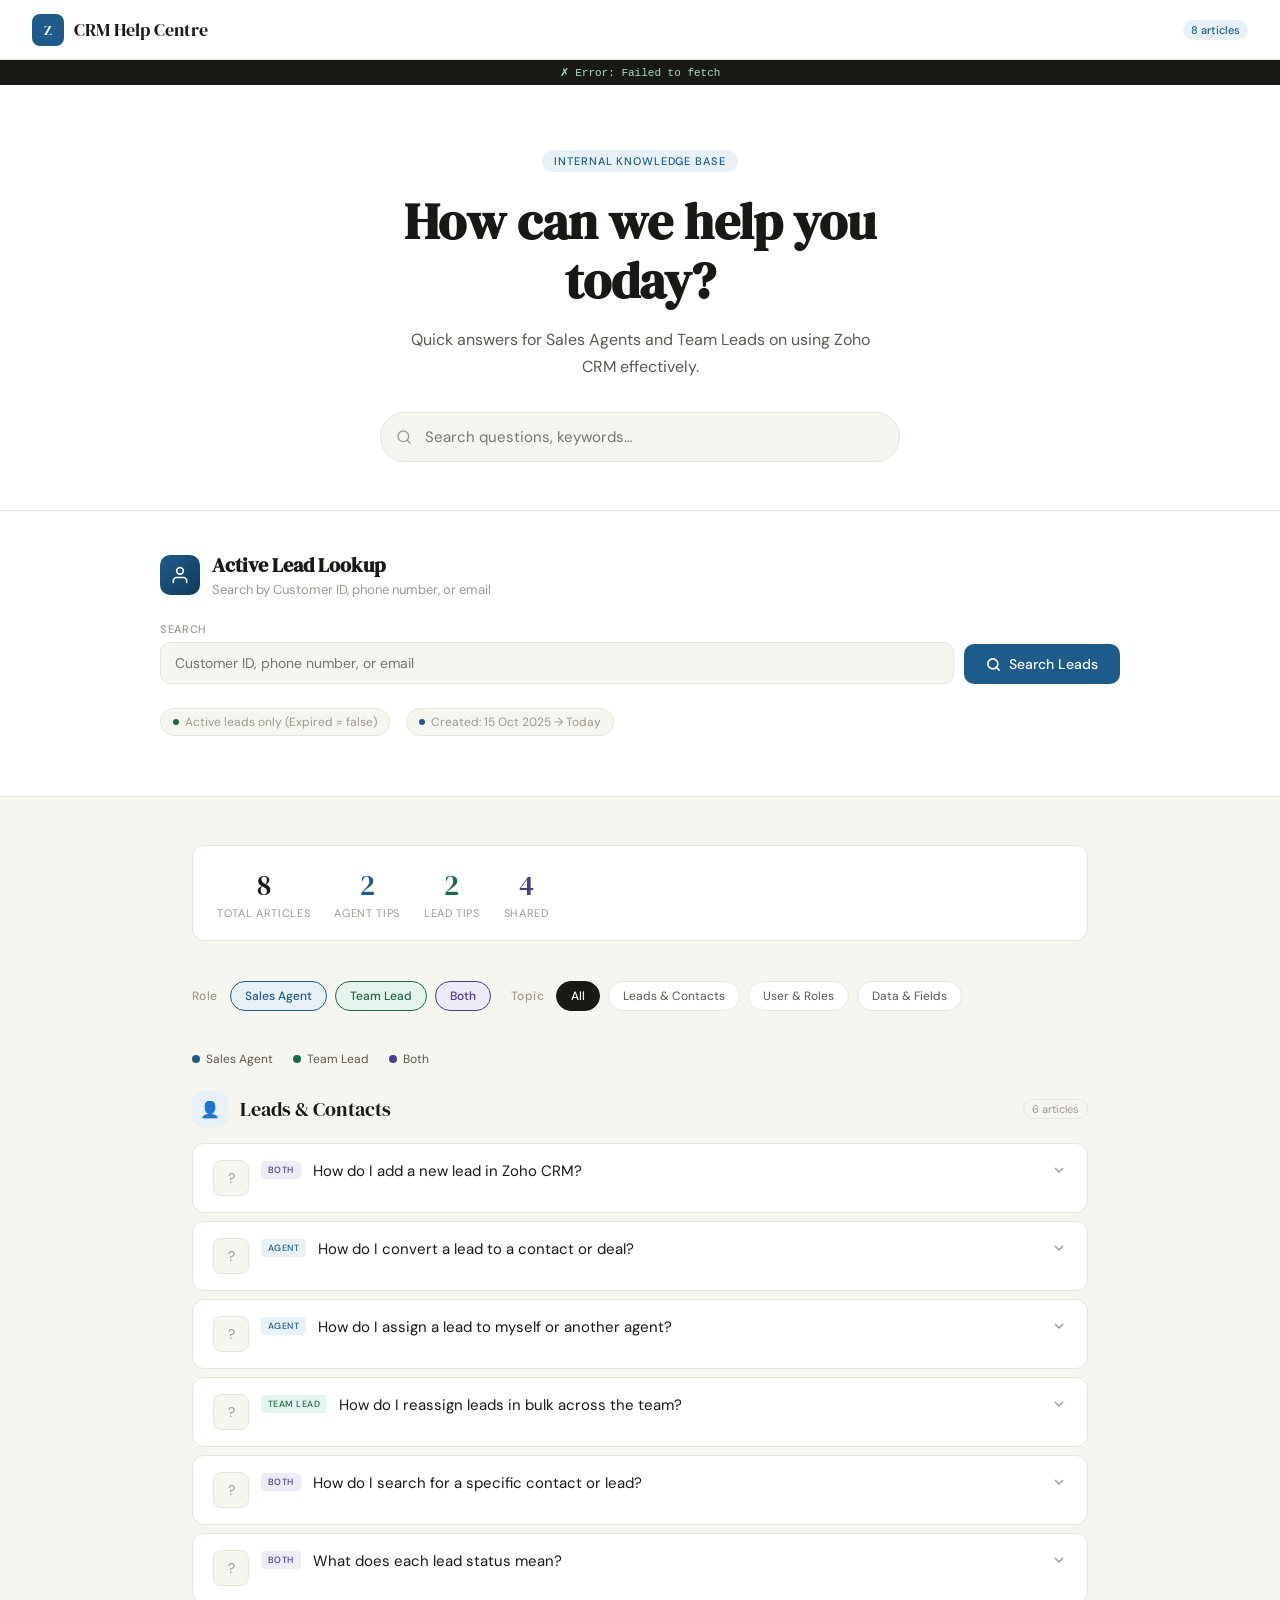
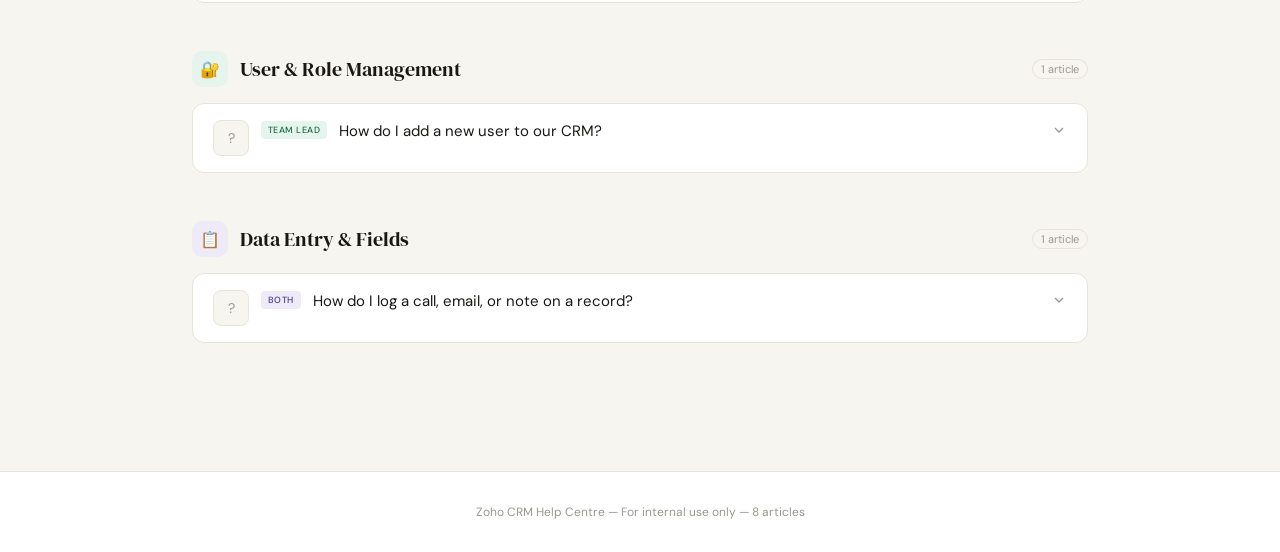
==== commit 51d3a6cc: "Update index.html j" ====
--- a/index.html
+++ b/index.html
@@ -1,7 +1,7 @@
 <!DOCTYPE html>
 <html lang="en">
 <head>
-<meta charset="UTF-8">
+<meta charset="UTF-8"> 
 <meta name="viewport" content="width=device-width, initial-scale=1.0">
 <title>Zoho CRM Help Centre</title>
 <link href="https://fonts.googleapis.com/css2?family=DM+Serif+Display:ital@0;1&family=DM+Sans:wght@300;400;500&display=swap" rel="stylesheet">
